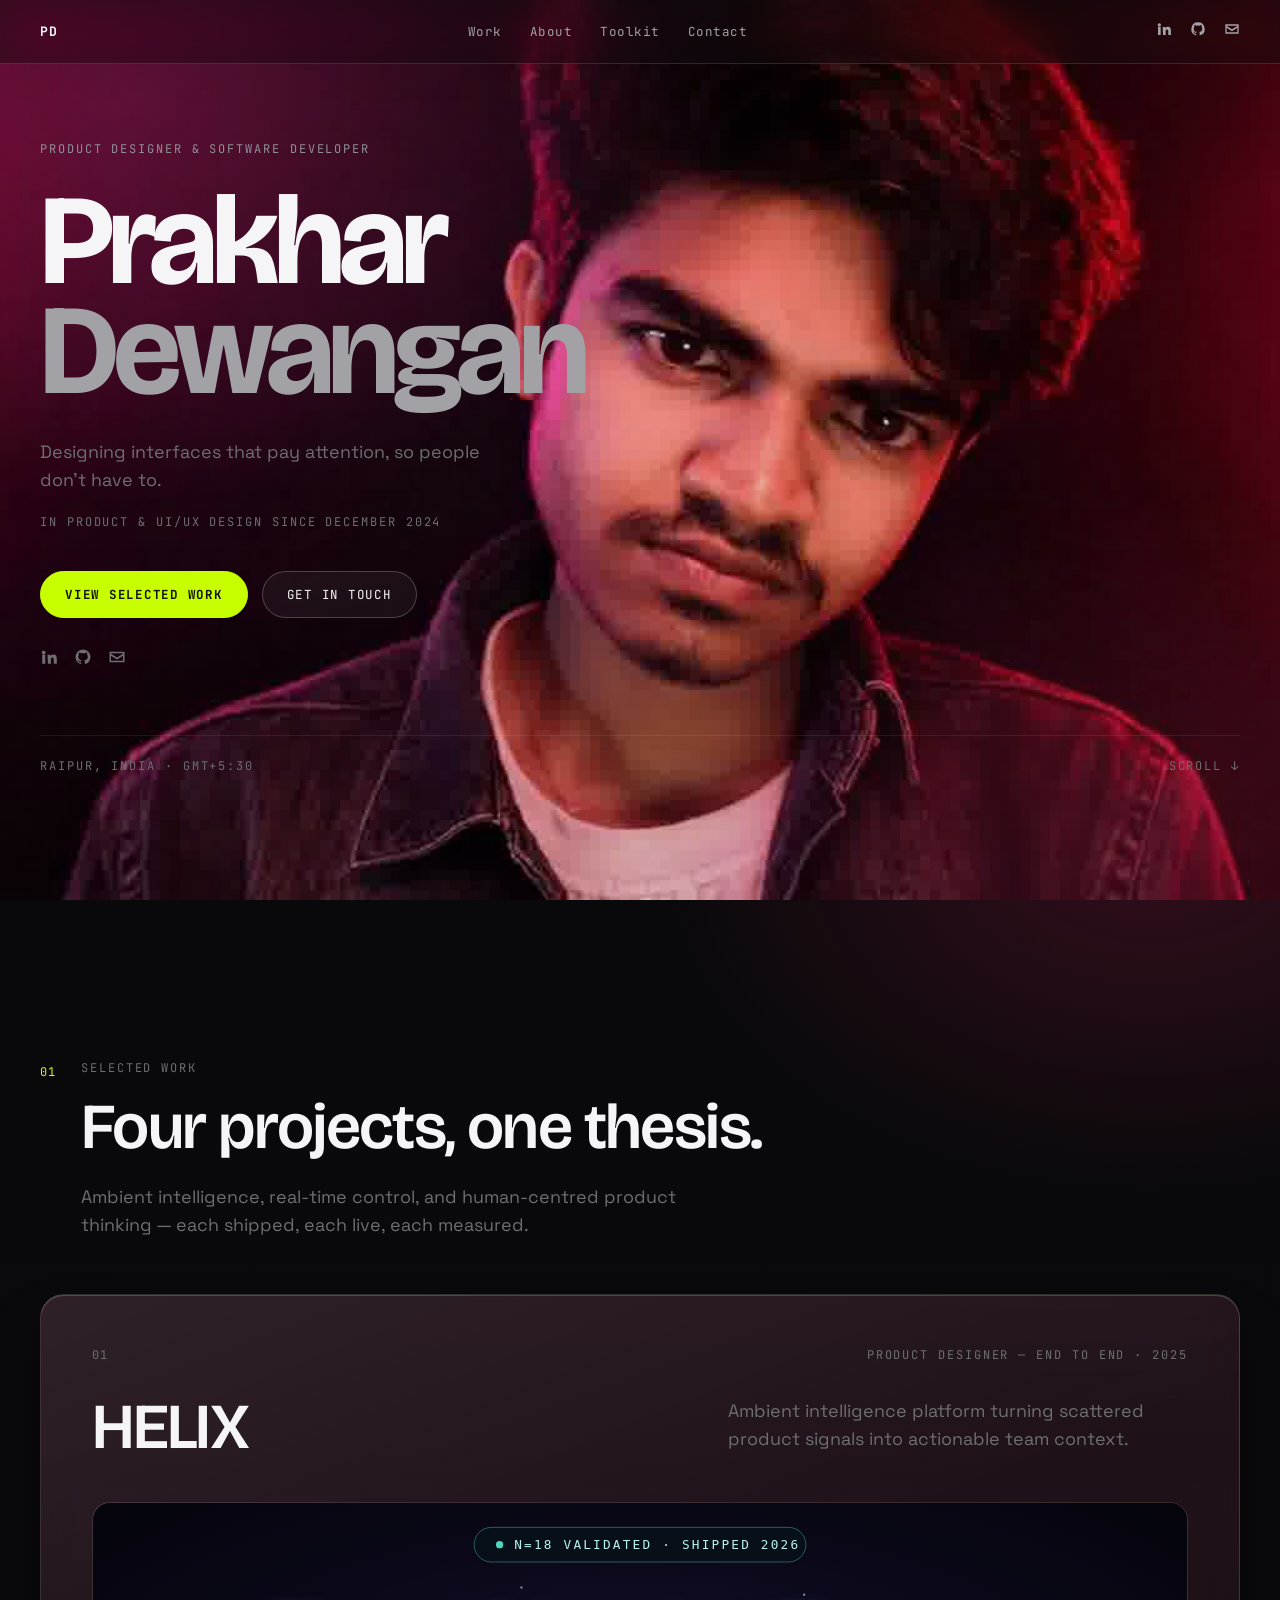
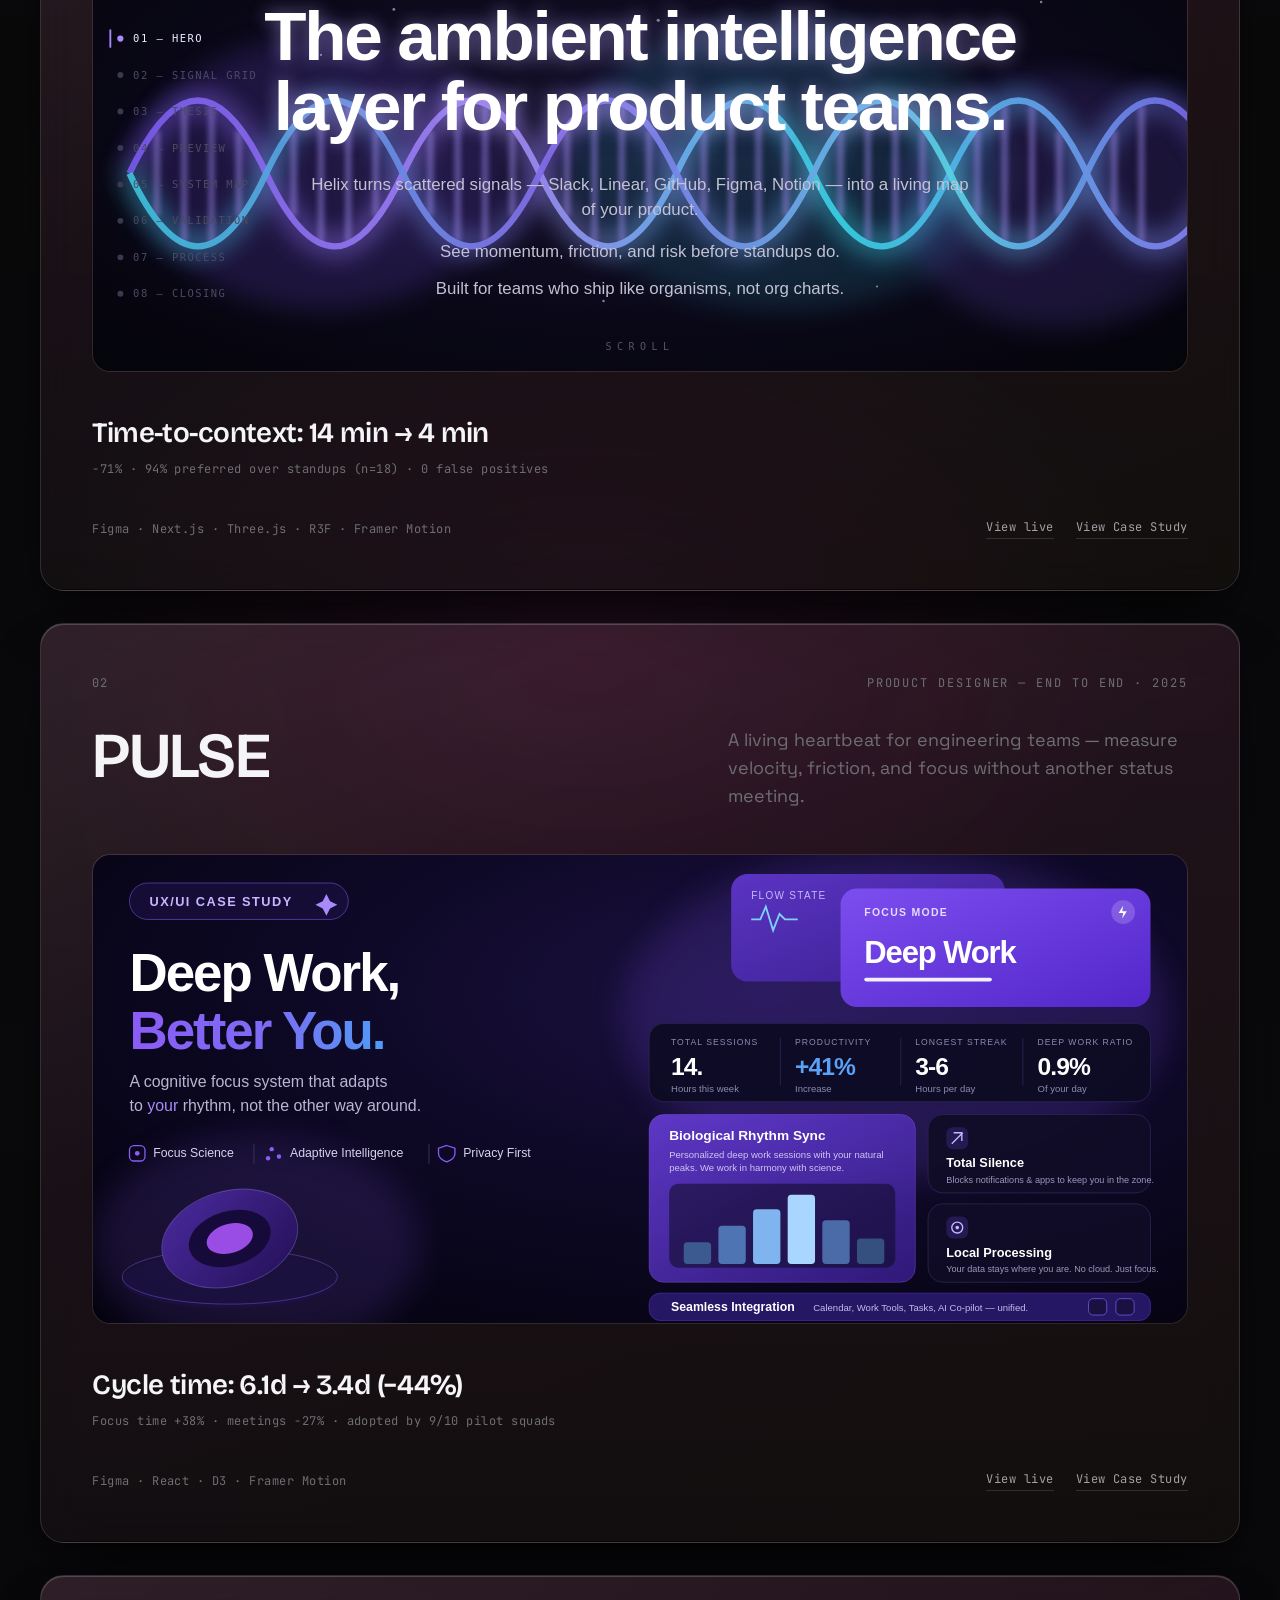
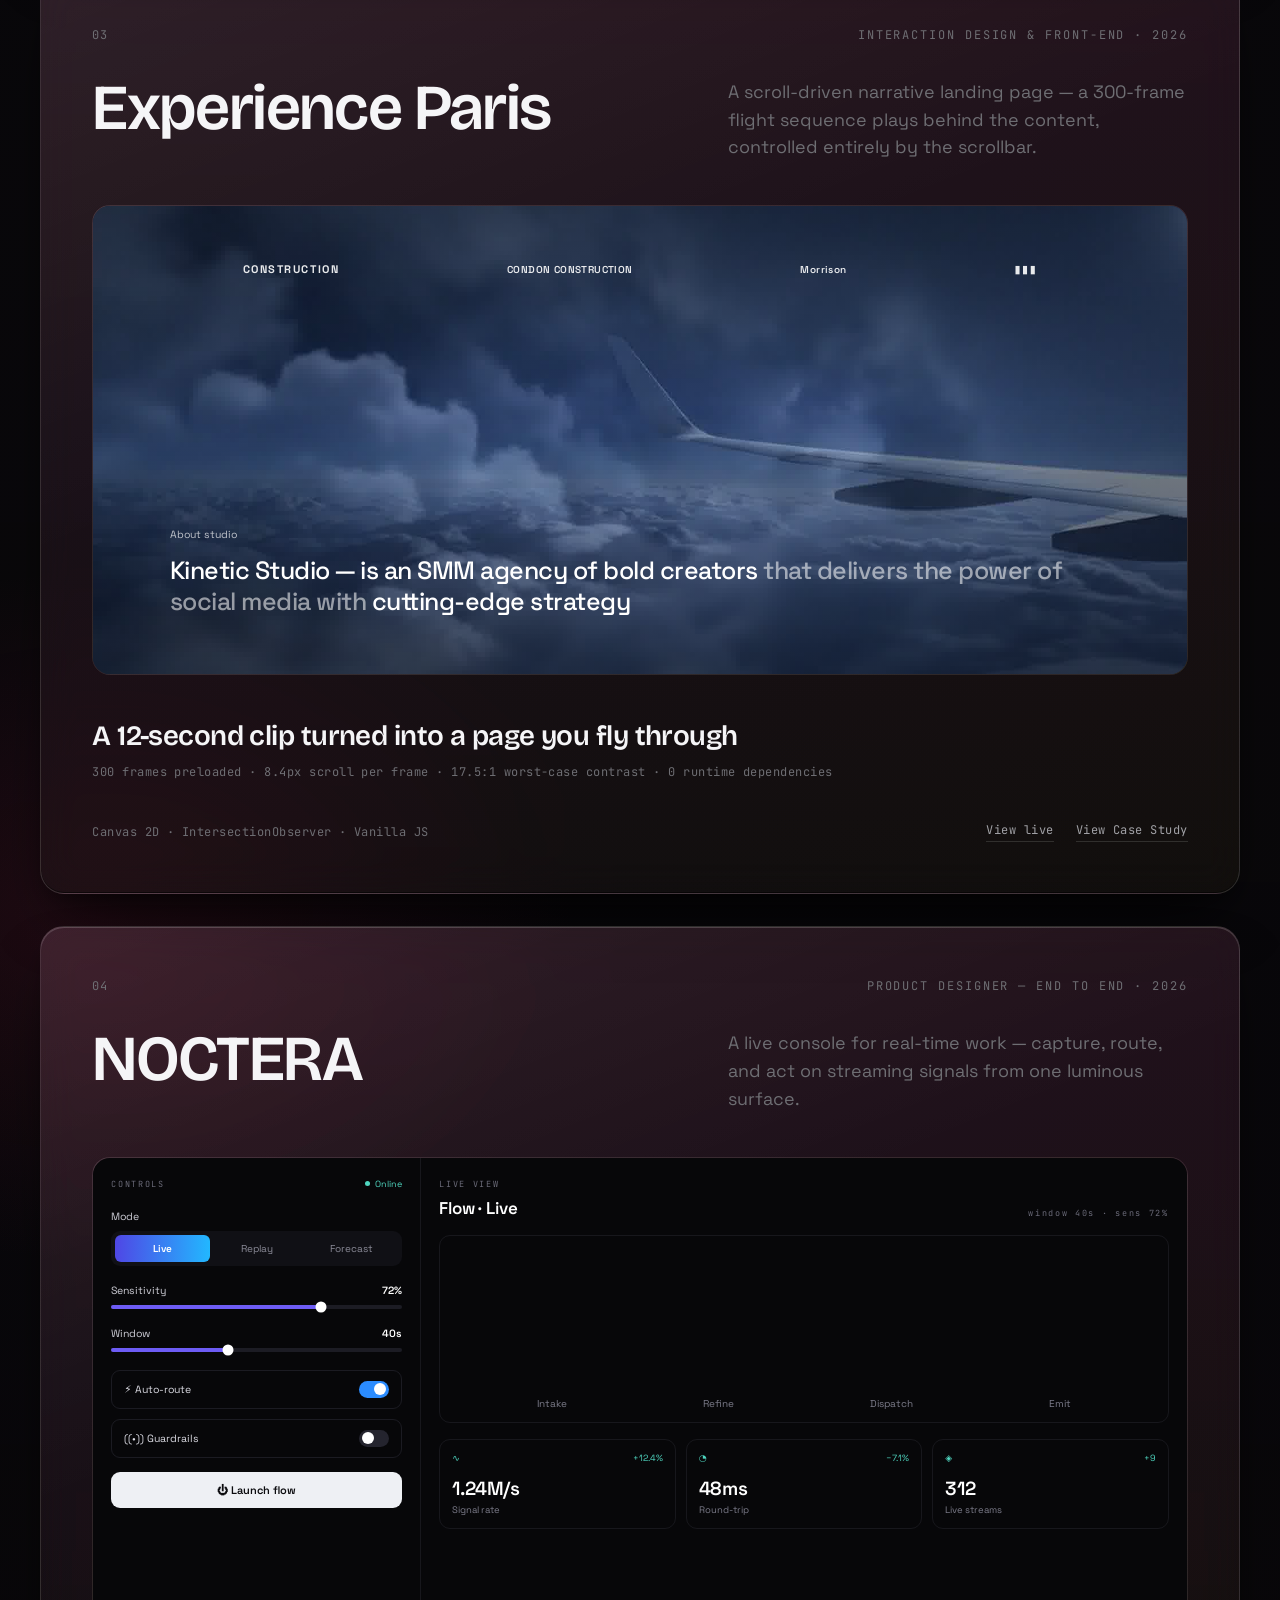
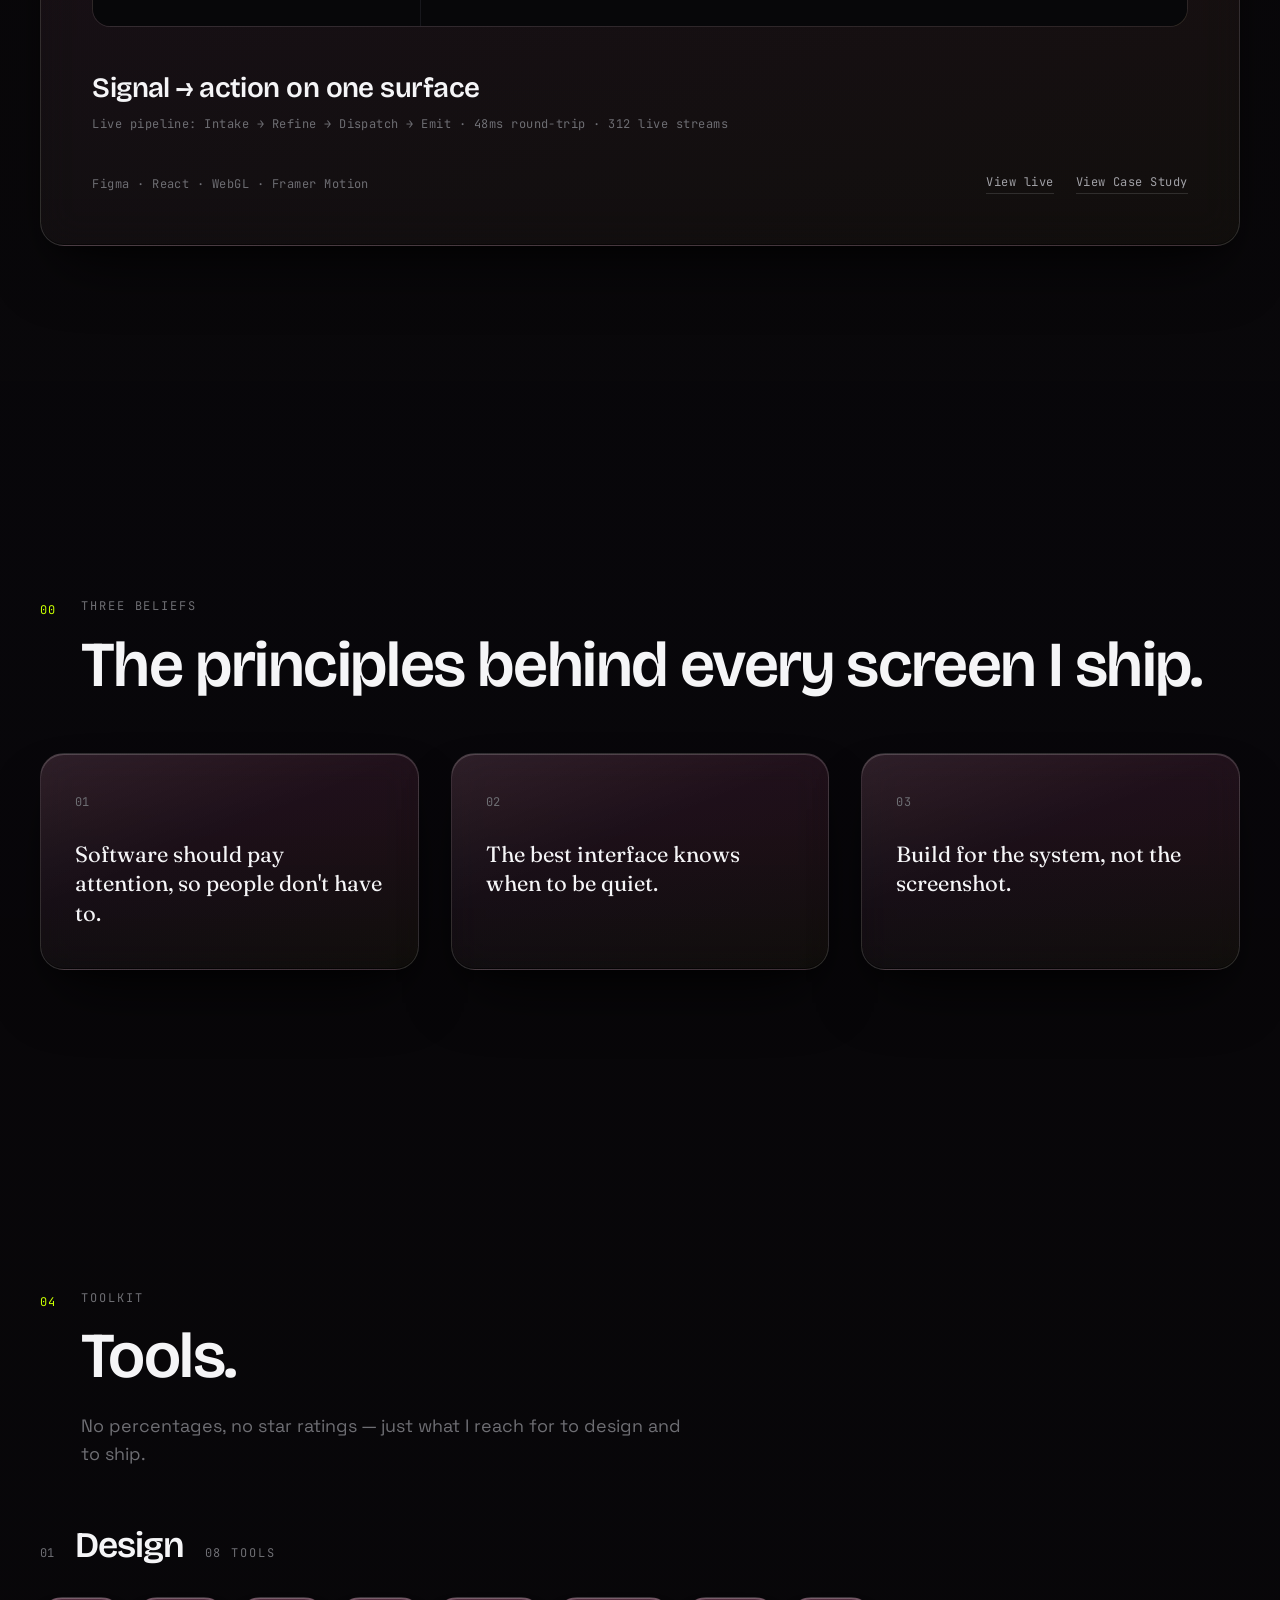
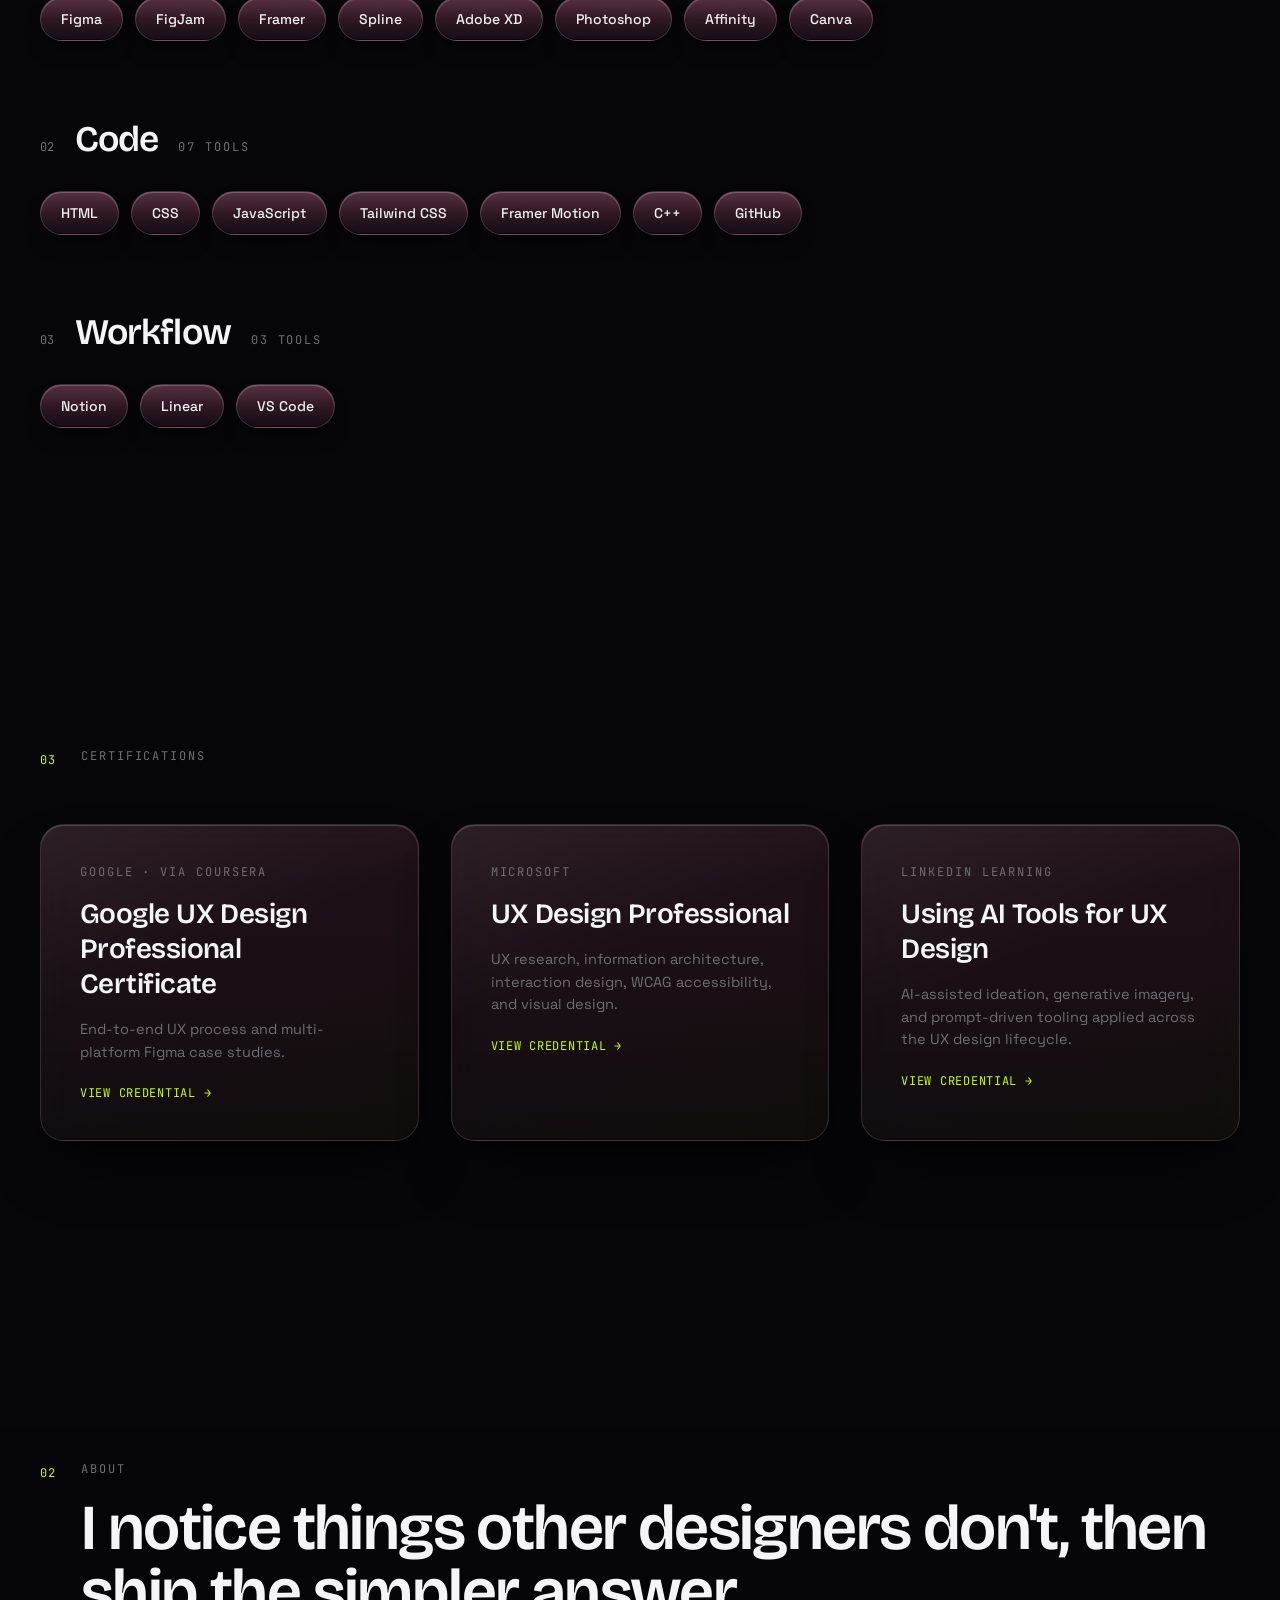
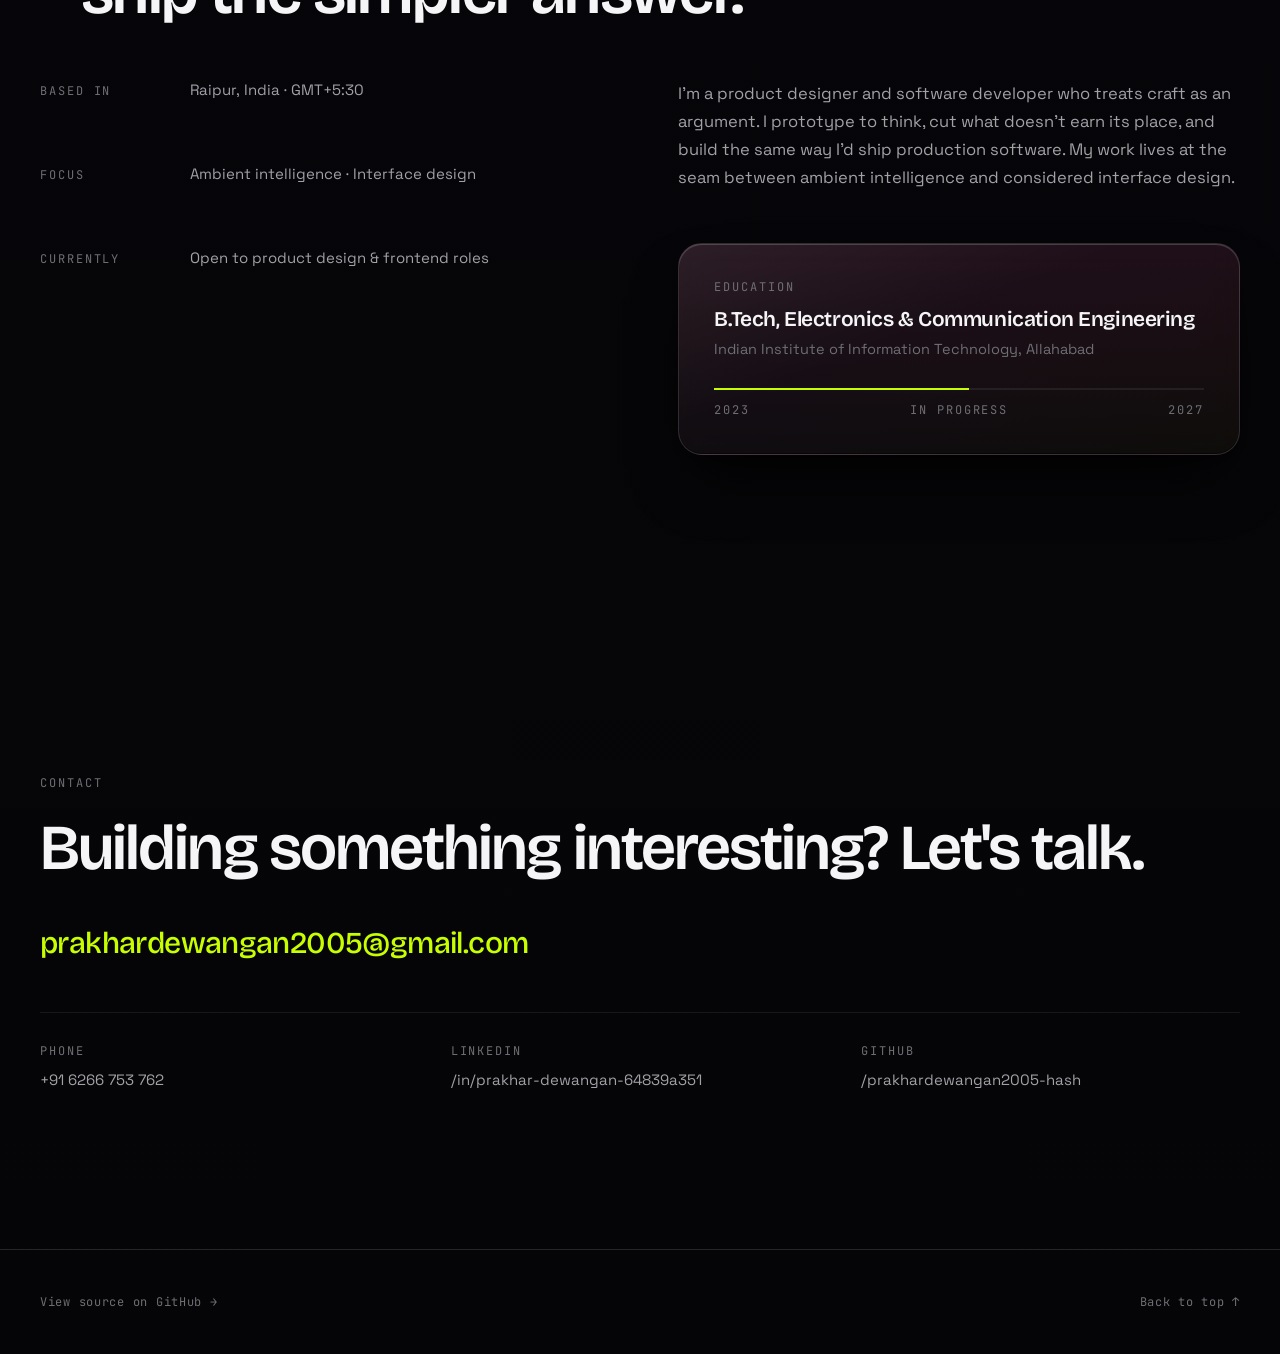
==== product/index.html @ 583e520e "Make the graphic-design portfolio the site root The bundle shipped two portfolios with the product-d" ====
<!DOCTYPE html>
<html lang="en">
<head>
<meta charset="utf-8">
<meta name="viewport" content="width=device-width, initial-scale=1">
<title>Prakhar - Product Designer Portfolio</title>
<link rel="preconnect" href="https://fonts.googleapis.com">
<link rel="preconnect" href="https://fonts.gstatic.com" crossorigin>
<link href="https://fonts.googleapis.com/css2?family=Bricolage+Grotesque:opsz,wght@12..96,400..800&family=Space+Grotesk:wght@400;500;600;700&family=JetBrains+Mono:wght@400;500;700&family=Fraunces:ital,opsz,wght@0,9..144,300..700;1,9..144,300..700&display=swap" rel="stylesheet">
<style>
  :root {
    --bg-void: #0a0a0b;
    --bg-elevated: #131316;
    --bg-raised: #1a1a1e;
    --text-primary: #f5f5f7;
    --text-secondary: #a1a1a6;
    --text-tertiary: #6e6e73;
    --text-faint: #3a3a3c;
    --accent: #c8ff00;
    --accent-dim: #c8ff001f;
    --line-faint: #ffffff12;
    --line-medium: #ffffff21;
    --line-strong: #ffffff38;
    --font-display: "Bricolage Grotesque", system-ui, sans-serif;
    --font-body: "Space Grotesk", system-ui, sans-serif;
    --font-serif: Fraunces, Georgia, serif;
    --font-mono: "JetBrains Mono", monospace;
    --gutter: 40px;
    --max-w: 1440px;
    --section-y: 160px;
  }
  * { margin: 0; padding: 0; box-sizing: border-box; }
  body {
    background: var(--bg-void);
    color: var(--text-primary);
    font-family: var(--font-body);
    -webkit-font-smoothing: antialiased;
    overflow-x: hidden;
  }
  a { color: inherit; text-decoration: none; }

  /* profile-photo animation, fixed behind the whole page */
  #stage { position: fixed; inset: 0; z-index: 0; overflow: hidden; }
  #stage canvas { display: block; width: 100%; height: 100%; }
  #page { position: relative; z-index: 1; }
  /* magenta→crimson wash taken from the footage, deepening toward the footer */
  #page::before {
    content: ""; position: absolute; inset: 0; z-index: -1; pointer-events: none;
    background:
      radial-gradient(980px 660px at 10% 1%,  rgba(196,42,116,.34), transparent 62%),
      radial-gradient(820px 580px at 90% 9%,  rgba(158,28,74,.28),  transparent 60%),
      radial-gradient(900px 620px at 46% 24%, rgba(120,32,96,.20),  transparent 62%),
      radial-gradient(760px 560px at 8%  44%, rgba(150,26,66,.16),  transparent 62%),
      linear-gradient(180deg,
        rgba(10,6,12,.06) 0%,
        rgba(10,6,12,.26) 28%,
        rgba(8,5,10,.48)  52%,
        rgba(6,4,8,.66)   76%,
        rgba(4,3,6,.80)   100%);
  }

  .container { max-width: var(--max-w); margin: 0 auto; padding: 0 var(--gutter); }
  .section { padding: var(--section-y) 0; }

  /* ---------- glossy transparent surface (the site's own card language) ---------- */
  /* extruded glass: raised edge + deep drop shadow, still see-through to the footage */
  .surface {
    background:
      linear-gradient(158deg, rgba(255,255,255,.085) 0%, rgba(255,255,255,.028) 42%, rgba(200,255,0,.028) 100%),
      linear-gradient(180deg, rgba(74,20,44,.30) 0%, rgba(16,9,16,.42) 100%);
    backdrop-filter: blur(18px) saturate(135%);
    -webkit-backdrop-filter: blur(18px) saturate(135%);
    border: 1px solid rgba(255,255,255,.13);
    border-radius: 24px;
    box-shadow:
      0 34px 64px -22px rgba(0,0,0,.82),
      0 10px 22px -12px rgba(0,0,0,.6),
      inset 0 1px 0 rgba(255,255,255,.18),
      inset 0 -1px 0 rgba(0,0,0,.55);
  }

  /* ---------- type scale ---------- */
  .display-xl { font-family: var(--font-display); font-size: clamp(3.4rem, 10vw, 8rem); font-weight: 700; letter-spacing: -.045em; line-height: .86; }
  .display-md { font-family: var(--font-display); font-size: clamp(2.1rem, 5vw, 4rem); font-weight: 600; letter-spacing: -.025em; line-height: 1; }
  .heading-md { font-family: var(--font-display); font-size: clamp(1.3rem, 2.2vw, 1.75rem); font-weight: 600; letter-spacing: -.02em; line-height: 1.25; }
  .label { font-family: var(--font-mono); font-size: 12px; letter-spacing: .16em; text-transform: uppercase; color: var(--text-tertiary); line-height: 1.4; }
  .mono { font-family: var(--font-mono); font-size: 12px; letter-spacing: .04em; color: var(--text-tertiary); }
  .body-lg { font-size: 17.92px; line-height: 1.55; color: var(--text-tertiary); }

  /* ---------- header ---------- */
  header {
    position: fixed; top: 0; left: 0; right: 0; z-index: 9990; height: 64px;
    display: flex; align-items: center; justify-content: space-between; gap: 28px;
    padding: 0 var(--gutter); border-bottom: 1px solid var(--line-medium);
    backdrop-filter: blur(24px) saturate(180%); -webkit-backdrop-filter: blur(24px) saturate(180%);
    background: rgba(12,12,14,.5);
  }
  header .mark { font-family: var(--font-mono); font-size: 13px; font-weight: 700; letter-spacing: .1em; }
  .nav-desktop { display: flex; align-items: center; gap: 28px; }
  .nav-desktop a { font-family: var(--font-mono); font-size: 12.5px; letter-spacing: .04em; color: var(--text-secondary); }
  .nav-desktop a:hover, .head-right a:hover svg { color: var(--text-primary); fill: var(--accent); }
  .head-right { display: flex; align-items: center; gap: 18px; }
  .head-right svg { width: 16px; height: 16px; fill: var(--text-secondary); }

  /* ---------- hero ---------- */
  #home { min-height: 100vh; display: flex; align-items: center; padding: 96px 0 80px; }
  #home > .container { width: 100%; }   /* flex item would otherwise shrink to content */
  .eyebrow {
    background-image: linear-gradient(140deg, #8f8f97 0%, #8f8f97 35%, #fff 50%, #8f8f97 65%, #8f8f97 100%);
    background-size: 200% auto; -webkit-background-clip: text; background-clip: text;
    -webkit-text-fill-color: transparent;
  }
  .hero-name .soft { color: var(--text-secondary); white-space: nowrap; }
  .hero-actions { display: flex; align-items: center; gap: 14px; flex-wrap: wrap; margin-top: 40px; }
  .btn {
    font-family: var(--font-mono); font-size: 12.5px; letter-spacing: .06em; text-transform: uppercase;
    padding: 14px 24px; border-radius: 999px; border: 1px solid var(--line-strong); cursor: pointer;
    background: rgba(255,255,255,.05); color: var(--text-primary);
    backdrop-filter: blur(10px); -webkit-backdrop-filter: blur(10px);
  }
  .btn.primary { background: var(--accent); border-color: var(--accent); color: #10120a; font-weight: 700; }
  .btn:hover { border-color: var(--accent); }
  .socials { display: flex; gap: 16px; margin-top: 30px; }
  .socials svg { width: 18px; height: 18px; fill: var(--text-tertiary); }
  .socials a:hover svg { fill: var(--accent); }
  .hero-foot { display: flex; align-items: center; justify-content: space-between; gap: 20px; margin-top: 64px; padding-top: 22px; border-top: 1px solid var(--line-faint); }

  /* ---------- section head: number column + content ---------- */
  .section-head { display: grid; grid-template-columns: 17px 1fr; gap: 24px; align-items: start; margin-bottom: 56px; }
  .section-head .n { font-family: var(--font-mono); font-size: 12px; color: var(--accent); letter-spacing: .12em; padding-top: 4px; }
  .section-head .intro { max-width: 620px; margin-top: 24px; }
  .section-head .display-md { margin-top: 18px; }

  /* ---------- work ---------- */
  .work-card { padding: 51.2px; margin-bottom: 32px; }
  .wc-top { display: flex; align-items: baseline; justify-content: space-between; gap: 24px; }
  .wc-lead { display: grid; grid-template-columns: minmax(0,1fr) 460px; gap: 28px; align-items: start; margin-top: 34px; }
  .wc-lead h3 { font-family: var(--font-display); font-size: clamp(2.1rem, 5vw, 4rem); font-weight: 600; letter-spacing: -.025em; line-height: .95; }
  .wc-canvas {
    position: relative; overflow: hidden;
    height: 470px; margin: 44px 0; border-radius: 18px;
    border: 1px solid var(--line-faint);
    background: linear-gradient(155deg, rgba(255,255,255,.05), rgba(255,255,255,.012) 60%, rgba(200,255,0,.025));
    backdrop-filter: blur(6px) saturate(115%); -webkit-backdrop-filter: blur(6px) saturate(115%);
  }
  .wc-canvas img { display: block; width: 100%; height: 100%; object-fit: cover; }
  .wc-canvas > .shot { position: absolute; inset: 0; }
  .wc-outcome { margin-bottom: 10px; }
  .wc-foot { display: flex; align-items: center; justify-content: space-between; gap: 24px; flex-wrap: wrap; margin-top: 42px; }
  .wc-foot .links { display: flex; gap: 22px; }
  .wc-foot .links a { font-family: var(--font-mono); font-size: 12px; letter-spacing: .04em; color: var(--text-secondary); border-bottom: 1px solid var(--line-medium); padding-bottom: 3px; }
  .wc-foot .links a:hover { color: var(--accent); border-color: var(--accent); }

  /* ---------- project previews, drawn in CSS ---------- */
  .vis { position: absolute; inset: 0; overflow: hidden; font-family: var(--font-body); }
  .vis .m { font-family: var(--font-mono); }

  /* 01 HELIX */
  .vis-helix { background: radial-gradient(120% 90% at 50% 45%, #191233 0%, #0b0a16 55%, #050509 100%); }
  .vis-helix .strand {
    position: absolute; left: 8%; right: 8%; top: 12%; height: 76%;
    background:
      radial-gradient(closest-side, rgba(150,120,255,.5), transparent 70%) 12% 62%/38% 46% no-repeat,
      radial-gradient(closest-side, rgba(90,180,255,.42), transparent 70%) 44% 34%/34% 44% no-repeat,
      radial-gradient(closest-side, rgba(180,150,255,.34), transparent 70%) 78% 66%/34% 44% no-repeat;
    filter: blur(6px);
  }
  .vis-helix .rail { position: absolute; left: 26px; top: 22%; display: grid; gap: 12px; }
  .vis-helix .rail span { font-family: var(--font-mono); font-size: 9.5px; letter-spacing: .14em; color: #4b4a63; display: flex; align-items: center; gap: 8px; }
  .vis-helix .rail span::before { content: ""; width: 5px; height: 5px; border-radius: 50%; background: #3a3950; }
  .vis-helix .rail span.on { color: #eceaff; }
  .vis-helix .rail span.on::before { background: #a78bfa; box-shadow: 0 0 8px #a78bfa; }
  .vis-helix .mid { position: absolute; inset: 0; display: grid; align-content: center; justify-items: center; text-align: center; padding: 0 12%; }
  .vis-helix .badge {
    font-family: var(--font-mono); font-size: 9.5px; letter-spacing: .16em; color: #b8f5e8;
    border: 1px solid rgba(120,230,210,.4); border-radius: 999px; padding: 7px 15px; margin-bottom: 22px;
  }
  .vis-helix h5 { font-size: 40px; font-weight: 700; letter-spacing: -.035em; line-height: 1.02; color: #fff; text-shadow: 0 0 26px rgba(160,140,255,.55); }
  .vis-helix p { margin-top: 18px; font-size: 12px; line-height: 1.7; color: #b9b7c9; }
  .vis-helix .scroll { position: absolute; bottom: 16px; left: 0; right: 0; text-align: center; font-family: var(--font-mono); font-size: 8.5px; letter-spacing: .3em; color: #55536a; }

  /* 02 PULSE */
  .vis-pulse { background: radial-gradient(90% 80% at 50% 40%, #2a1060 0%, #150737 45%, #0a0420 100%); display: grid; place-items: center; }
  .vis-pulse .stack { position: relative; width: 46%; }
  .vis-pulse .sheet { border-radius: 14px; background: linear-gradient(160deg, #7b3fe4, #5b2bc4); }
  .vis-pulse .s1 { padding: 16px 18px; box-shadow: 0 26px 50px rgba(0,0,0,.45); position: relative; overflow: hidden; }
  .vis-pulse .s1::after { content: ""; position: absolute; top: -40%; left: -10%; width: 60%; height: 200%; background: linear-gradient(90deg, transparent, rgba(255,255,255,.16), transparent); transform: rotate(18deg); }
  .vis-pulse .s2 { height: 46px; margin: 0 6% -22px; order: -1; opacity: .82; }
  .vis-pulse .s3 { height: 46px; margin: 0 12%; opacity: .6; }
  .vis-pulse .row { display: flex; align-items: center; justify-content: space-between; }
  .vis-pulse .dots { display: flex; gap: 5px; }
  .vis-pulse .dots i { width: 7px; height: 7px; border-radius: 50%; background: rgba(255,255,255,.5); }
  .vis-pulse .t { font-family: var(--font-mono); font-size: 8.5px; letter-spacing: .16em; color: rgba(255,255,255,.72); }
  .vis-pulse .st { font-family: var(--font-mono); font-size: 8.5px; letter-spacing: .16em; color: rgba(255,255,255,.75); margin: 16px 0 8px; }
  .vis-pulse .big { font-size: 34px; font-weight: 500; color: #fff; letter-spacing: -.02em; }
  .vis-pulse .bar { height: 2px; background: rgba(255,255,255,.28); margin-top: 12px; position: relative; }
  .vis-pulse .bar i { position: absolute; inset: 0 auto 0 0; width: 62%; background: #fff; }

  /* 03 EXPERIENCE PARIS */
  .vis-paris { background: #0d1a30; }
  .vis-paris .shot { position: absolute; inset: 0; width: 100%; height: 100%; object-fit: cover; }
  .vis-paris .scrim { position: absolute; inset: 0; background: linear-gradient(180deg, rgba(8,16,32,.42) 0%, rgba(8,16,32,.12) 42%, rgba(6,12,26,.55) 100%); }
  .vis-paris .logos { position: absolute; top: 12%; left: 0; right: 0; display: flex; justify-content: space-around; align-items: center; padding: 0 6%; }
  .vis-paris .logos span { font-size: 11px; font-weight: 700; letter-spacing: .14em; color: rgba(255,255,255,.9); }
  .vis-paris .logos span:nth-child(2), .vis-paris .logos span:nth-child(3) { font-weight: 600; letter-spacing: .04em; font-size: 10px; }
  .vis-paris .about { position: absolute; left: 7%; right: 10%; bottom: 12%; }
  .vis-paris .about .k { font-size: 10.5px; color: rgba(255,255,255,.72); margin-bottom: 14px; }
  .vis-paris .about h5 { font-size: 25px; font-weight: 500; line-height: 1.26; letter-spacing: -.02em; color: rgba(255,255,255,.55); }
  .vis-paris .about h5 b { color: #fff; font-weight: 500; }

  /* 04 NOCTERA */
  .vis-noctera { background: #070709; display: grid; grid-template-columns: 30% 1fr; }
  .vis-noctera .ctrl { border-right: 1px solid #17171c; padding: 20px 18px; }
  .vis-noctera .hd { display: flex; align-items: center; justify-content: space-between; margin-bottom: 20px; }
  .vis-noctera .hd .m { font-size: 8.5px; letter-spacing: .2em; color: #6a6a78; }
  .vis-noctera .on { font-size: 9px; color: #4fd6c0; display: flex; align-items: center; gap: 5px; }
  .vis-noctera .on::before { content: ""; width: 5px; height: 5px; border-radius: 50%; background: #4fd6c0; }
  .vis-noctera .lbl { font-size: 10.5px; color: #cfcfd8; margin-bottom: 8px; }
  .vis-noctera .seg { display: grid; grid-template-columns: repeat(3,1fr); background: #101015; border-radius: 9px; padding: 4px; margin-bottom: 18px; }
  .vis-noctera .seg span { text-align: center; font-size: 10px; padding: 7px 0; border-radius: 6px; color: #8b8b98; }
  .vis-noctera .seg span.on2 { background: linear-gradient(92deg, #4f46e5, #22b8ff); color: #fff; font-weight: 600; }
  .vis-noctera .kv { display: flex; justify-content: space-between; font-size: 10.5px; color: #cfcfd8; margin-bottom: 8px; }
  .vis-noctera .kv b { color: #fff; font-weight: 600; }
  .vis-noctera .sl { height: 4px; border-radius: 999px; background: #1c1c24; position: relative; margin-bottom: 18px; }
  .vis-noctera .sl i { position: absolute; inset: 0 auto 0 0; border-radius: 999px; background: #6d5cf5; }
  .vis-noctera .sl u { position: absolute; top: 50%; width: 11px; height: 11px; border-radius: 50%; background: #fff; transform: translate(-50%,-50%); }
  .vis-noctera .tog { display: flex; align-items: center; justify-content: space-between; border: 1px solid #1b1b22; border-radius: 9px; padding: 10px 12px; margin-bottom: 10px; font-size: 10.5px; color: #dcdce4; }
  .vis-noctera .sw { width: 30px; height: 17px; border-radius: 999px; background: #24242e; position: relative; }
  .vis-noctera .sw.up { background: #2b8cff; }
  .vis-noctera .sw::after { content: ""; position: absolute; top: 2.5px; left: 3px; width: 12px; height: 12px; border-radius: 50%; background: #fff; }
  .vis-noctera .sw.up::after { left: auto; right: 3px; }
  .vis-noctera .launch { margin-top: 14px; background: #eef0f4; color: #0b0b0e; border-radius: 9px; text-align: center; padding: 11px; font-size: 11px; font-weight: 600; }
  .vis-noctera .view { padding: 20px 18px; }
  .vis-noctera .vh { display: flex; align-items: flex-end; justify-content: space-between; }
  .vis-noctera .vh .m { font-size: 8.5px; letter-spacing: .2em; color: #6a6a78; }
  .vis-noctera .vh h5 { font-size: 17px; font-weight: 600; color: #fff; margin-top: 7px; letter-spacing: -.01em; }
  .vis-noctera .pipe { border: 1px solid #17171c; border-radius: 11px; height: 44%; margin: 16px 0; display: flex; align-items: flex-end; justify-content: space-around; padding: 0 4% 12px; }
  .vis-noctera .pipe span { font-size: 10px; color: #7c7c8a; }
  .vis-noctera .tiles { display: grid; grid-template-columns: repeat(3,1fr); gap: 10px; }
  .vis-noctera .tile { border: 1px solid #17171c; border-radius: 11px; padding: 12px; }
  .vis-noctera .tile .tp { display: flex; justify-content: space-between; align-items: center; font-size: 9px; color: #4fd6c0; }
  .vis-noctera .tile .tv { font-size: 19px; font-weight: 600; color: #fff; margin-top: 12px; letter-spacing: -.02em; }
  .vis-noctera .tile .tl { font-size: 9.5px; color: #7c7c8a; margin-top: 3px; }

  @media (max-width: 900px) {
    .vis-helix h5 { font-size: 22px; }
    .vis-paris .about h5 { font-size: 15px; }
    .vis-helix .rail, .vis-noctera .pipe { display: none; }
    .vis-pulse .stack { width: 70%; }
  }

  /* ---------- beliefs ---------- */
  .beliefs { display: grid; grid-template-columns: repeat(3, 1fr); gap: 32px; }
  .belief { padding: 40px 34px; display: grid; gap: 30px; align-content: start; }
  .belief p { font-family: var(--font-serif); font-size: 22px; line-height: 1.35; color: var(--text-primary); }

  /* ---------- toolkit ---------- */
  .tk-groups { display: grid; gap: 76.8px; }
  .tk-group { display: grid; gap: 30px; }
  .tk-head { display: flex; align-items: baseline; gap: 20px; }
  .tk-title { font-family: var(--font-display); font-size: 36px; font-weight: 600; letter-spacing: -.025em; }
  .tk-pills { display: flex; gap: 12px; flex-wrap: wrap; }
  .pill {
    border: 1px solid rgba(255,255,255,.16); border-radius: 999px; padding: 12px 20px;
    font-size: 14px; font-weight: 500; color: #f2eff4;
    background:
      linear-gradient(180deg, rgba(255,255,255,.13) 0%, rgba(255,255,255,.04) 55%, rgba(255,255,255,.015) 100%),
      linear-gradient(180deg, rgba(96,26,58,.60) 0%, rgba(22,12,20,.72) 100%);
    backdrop-filter: blur(14px) saturate(150%); -webkit-backdrop-filter: blur(14px) saturate(150%);
    box-shadow:
      0 12px 22px -10px rgba(0,0,0,.85),
      inset 0 1px 0 rgba(255,255,255,.22),
      inset 0 -1px 0 rgba(0,0,0,.5);
  }
  .pill:hover { border-color: var(--accent); color: #fff; }

  /* ---------- certifications ---------- */
  .cert-grid { display: grid; grid-template-columns: repeat(auto-fit, minmax(290px, 1fr)); gap: 32px; }
  .cert-card { padding: 39px; display: grid; gap: 16px; align-content: start; }
  .cert-card p { font-size: 14.5px; line-height: 1.55; color: var(--text-tertiary); }
  .cert-card a { font-family: var(--font-mono); font-size: 12px; letter-spacing: .06em; text-transform: uppercase; color: var(--accent); margin-top: 6px; }

  /* ---------- about ---------- */
  .about-grid { display: grid; grid-template-columns: 1fr 1fr; gap: 76.8px; }
  .about-left { display: grid; gap: 64px; align-content: start; }
  .fact { display: grid; grid-template-columns: 132px 1fr; gap: 18px; align-items: baseline; }
  .fact .v { font-size: 15px; color: var(--text-secondary); }
  .about-right { display: grid; gap: 51.2px; align-content: start; }
  .about-right .bio { font-size: 16.5px; line-height: 1.7; color: var(--text-secondary); }
  .edu-card { padding: 35px; display: grid; gap: 30px; }
  .edu-card h4 { font-family: var(--font-display); font-size: 21px; font-weight: 600; letter-spacing: -.02em; margin-top: 10px; }
  .edu-card .school { font-size: 14.5px; color: var(--text-tertiary); margin-top: 8px; }
  .edu-bar { position: relative; height: 2px; background: var(--line-faint); }
  .edu-bar i { position: absolute; inset: 0 auto 0 0; width: 52%; background: var(--accent); }
  .edu-scale { display: flex; justify-content: space-between; }

  /* ---------- contact ---------- */
  .contact-headline { font-family: var(--font-display); font-size: clamp(2rem, 5vw, 4rem); font-weight: 600; letter-spacing: -.03em; line-height: 1.05; margin: 22px 0 44px; }
  .contact-mail { font-family: var(--font-display); font-size: clamp(1.15rem, 2.4vw, 1.9rem); font-weight: 500; letter-spacing: -.02em; color: var(--accent); word-break: break-all; }
  .contact-grid { display: grid; grid-template-columns: repeat(3, 1fr); gap: 32px; margin-top: 51.2px; padding-top: 30px; border-top: 1px solid var(--line-faint); }
  .contact-grid .v { margin-top: 10px; font-size: 15px; color: var(--text-secondary); word-break: break-all; }

  /* ---------- footer ---------- */
  footer { border-top: 1px solid var(--line-medium); padding: 44px 0; }
  .foot-in { display: flex; align-items: center; justify-content: space-between; gap: 20px; flex-wrap: wrap; }
  .foot-in a, .foot-in button { font-family: var(--font-mono); font-size: 12px; letter-spacing: .06em; color: var(--text-tertiary); background: none; border: 0; cursor: pointer; }
  .foot-in a:hover, .foot-in button:hover { color: var(--accent); }

  @media (max-width: 900px) {
    :root { --gutter: 22px; --section-y: 90px; }
    .nav-desktop { display: none; }
    .wc-lead, .beliefs, .cert-grid, .about-grid, .contact-grid { grid-template-columns: 1fr; gap: 26px; }
    .work-card { padding: 28px; }
    .wc-canvas { height: 240px; }
    .tk-groups { gap: 48px; }
    .hero-foot { flex-direction: column; align-items: flex-start; gap: 10px; }
    .fact { grid-template-columns: 1fr; gap: 6px; }
  }
</style>
</head>
<body>

<div id="stage"><canvas id="c"></canvas></div>

<div id="page">

  <header>
    <a href="#home" class="mark">PD</a>
    <nav class="nav-desktop">
      <a href="#work">Work</a><a href="#about">About</a><a href="#toolkit">Toolkit</a><a href="#contact">Contact</a>
    </nav>
    <div class="head-right">
      <a href="https://linkedin.com/in/prakhar-dewangan-64839a351" target="_blank" rel="noopener" aria-label="LinkedIn"><svg viewBox="0 0 24 24"><path d="M4.98 3.5a2.5 2.5 0 11-.02 5 2.5 2.5 0 01.02-5zM3 9h4v12H3zM10 9h3.8v1.7h.05c.53-1 1.83-2.05 3.77-2.05 4.03 0 4.78 2.65 4.78 6.1V21h-4v-5.4c0-1.29-.03-2.95-1.8-2.95-1.8 0-2.07 1.4-2.07 2.85V21h-4z"/></svg></a>
      <a href="https://github.com/prakhardewangan2005-hash" target="_blank" rel="noopener" aria-label="GitHub"><svg viewBox="0 0 24 24"><path d="M12 2a10 10 0 00-3.16 19.49c.5.09.68-.22.68-.48l-.01-1.7c-2.78.6-3.37-1.34-3.37-1.34-.45-1.16-1.11-1.47-1.11-1.47-.91-.62.07-.6.07-.6 1 .07 1.53 1.03 1.53 1.03.9 1.53 2.34 1.09 2.91.83.09-.65.35-1.09.63-1.34-2.22-.25-4.55-1.11-4.55-4.94 0-1.09.39-1.98 1.03-2.68-.1-.25-.45-1.27.1-2.65 0 0 .84-.27 2.75 1.02a9.5 9.5 0 015 0c1.91-1.29 2.75-1.02 2.75-1.02.55 1.38.2 2.4.1 2.65.64.7 1.03 1.59 1.03 2.68 0 3.84-2.34 4.68-4.57 4.93.36.31.68.92.68 1.85l-.01 2.75c0 .27.18.58.69.48A10 10 0 0012 2z"/></svg></a>
      <a href="mailto:prakhardewangan2005@gmail.com" aria-label="Email"><svg viewBox="0 0 24 24"><path d="M2 5h20v14H2zm2 2v.5l8 5 8-5V7H4zm0 3.2V17h16v-6.8l-8 5-8-5z"/></svg></a>
    </div>
  </header>

  <section id="home">
    <div class="container">
      <div class="label eyebrow" style="margin-bottom:28px;">Product Designer &amp; Software Developer</div>
      <h1 class="display-xl hero-name">Prakhar<br><span class="soft">Dewangan</span></h1>
      <p class="body-lg" style="max-width:460px;margin-top:32px;">Designing interfaces that pay attention, so people don't have to.</p>
      <div class="label" style="margin-top:20px;">In product &amp; UI/UX design since December 2024</div>
      <div class="hero-actions">
        <a class="btn primary" href="#work">View Selected Work</a>
        <a class="btn" href="#contact">Get in Touch</a>
      </div>
      <div class="socials">
        <a href="https://linkedin.com/in/prakhar-dewangan-64839a351" target="_blank" rel="noopener" aria-label="LinkedIn"><svg viewBox="0 0 24 24"><path d="M4.98 3.5a2.5 2.5 0 11-.02 5 2.5 2.5 0 01.02-5zM3 9h4v12H3zM10 9h3.8v1.7h.05c.53-1 1.83-2.05 3.77-2.05 4.03 0 4.78 2.65 4.78 6.1V21h-4v-5.4c0-1.29-.03-2.95-1.8-2.95-1.8 0-2.07 1.4-2.07 2.85V21h-4z"/></svg></a>
        <a href="https://github.com/prakhardewangan2005-hash" target="_blank" rel="noopener" aria-label="GitHub"><svg viewBox="0 0 24 24"><path d="M12 2a10 10 0 00-3.16 19.49c.5.09.68-.22.68-.48l-.01-1.7c-2.78.6-3.37-1.34-3.37-1.34-.45-1.16-1.11-1.47-1.11-1.47-.91-.62.07-.6.07-.6 1 .07 1.53 1.03 1.53 1.03.9 1.53 2.34 1.09 2.91.83.09-.65.35-1.09.63-1.34-2.22-.25-4.55-1.11-4.55-4.94 0-1.09.39-1.98 1.03-2.68-.1-.25-.45-1.27.1-2.65 0 0 .84-.27 2.75 1.02a9.5 9.5 0 015 0c1.91-1.29 2.75-1.02 2.75-1.02.55 1.38.2 2.4.1 2.65.64.7 1.03 1.59 1.03 2.68 0 3.84-2.34 4.68-4.57 4.93.36.31.68.92.68 1.85l-.01 2.75c0 .27.18.58.69.48A10 10 0 0012 2z"/></svg></a>
        <a href="mailto:prakhardewangan2005@gmail.com" aria-label="Email"><svg viewBox="0 0 24 24"><path d="M2 5h20v14H2zm2 2v.5l8 5 8-5V7H4zm0 3.2V17h16v-6.8l-8 5-8-5z"/></svg></a>
      </div>
      <div class="hero-foot">
        <div class="label">Raipur, India · GMT+5:30</div>
        <a href="#work" class="label">Scroll ↓</a>
      </div>
    </div>
  </section>

  <section id="work" class="section">
    <div class="container">
      <div class="section-head">
        <div class="n">01</div>
        <div>
          <div class="label">Selected Work</div>
          <h2 class="display-md">Four projects, one thesis.</h2>
          <p class="body-lg intro">Ambient intelligence, real-time control, and human-centred product thinking — each shipped, each live, each measured.</p>
        </div>
      </div>

      <article class="surface work-card">
        <div class="wc-top"><span class="mono">01</span><span class="label">Product Designer — end to end · 2025</span></div>
        <div class="wc-lead"><h3>HELIX</h3><p class="body-lg">Ambient intelligence platform turning scattered product signals into actionable team context.</p></div>
        <div class="wc-canvas">
          <img class="shot" src="assets/project-01.svg" alt="HELIX — the ambient intelligence layer for product teams">
        </div>
        <div class="heading-md wc-outcome">Time-to-context: 14 min → 4 min</div>
        <div class="mono">−71% · 94% preferred over standups (n=18) · 0 false positives</div>
        <div class="wc-foot">
          <span class="mono">Figma · Next.js · Three.js · R3F · Framer Motion</span>
          <span class="links"><a href="https://helix-gold-rho.vercel.app" target="_blank" rel="noopener">View live</a><a href="work/helix.html">View Case Study</a></span>
        </div>
      </article>

      <article class="surface work-card">
        <div class="wc-top"><span class="mono">02</span><span class="label">Product Designer — end to end · 2025</span></div>
        <div class="wc-lead"><h3>PULSE</h3><p class="body-lg">A living heartbeat for engineering teams — measure velocity, friction, and focus without another status meeting.</p></div>
        <div class="wc-canvas">
          <img class="shot" src="assets/project-02.svg" alt="PULSE — Deep Work, Better You. A cognitive focus system">
        </div>
        <div class="heading-md wc-outcome">Cycle time: 6.1d → 3.4d (−44%)</div>
        <div class="mono">Focus time +38% · meetings −27% · adopted by 9/10 pilot squads</div>
        <div class="wc-foot">
          <span class="mono">Figma · React · D3 · Framer Motion</span>
          <span class="links"><a href="https://pulse-fawn-five.vercel.app" target="_blank" rel="noopener">View live</a><a href="work/pulse.html">View Case Study</a></span>
        </div>
      </article>

      <article class="surface work-card">
        <div class="wc-top"><span class="mono">03</span><span class="label">Interaction Design &amp; Front-end · 2026</span></div>
        <div class="wc-lead"><h3>Experience Paris</h3><p class="body-lg">A scroll-driven narrative landing page — a 300-frame flight sequence plays behind the content, controlled entirely by the scrollbar.</p></div>
        <div class="wc-canvas">
          <div class="vis vis-paris">
            <img class="shot" src="assets/project-03.jpg" alt="Experience Paris — flight sequence over the cloud deck">
            <span class="scrim"></span>
            <div class="logos"><span>CONSTRUCTION</span><span>CONDON CONSTRUCTION</span><span>Morrison</span><span>▮▮▮</span></div>
            <div class="about">
              <div class="k">About studio</div>
              <h5><b>Kinetic Studio — is an SMM agency of bold creators</b> that delivers the power of social media with <b>cutting-edge strategy</b></h5>
            </div>
          </div>
        </div>
        <div class="heading-md wc-outcome">A 12-second clip turned into a page you fly through</div>
        <div class="mono">300 frames preloaded · 8.4px scroll per frame · 17.5:1 worst-case contrast · 0 runtime dependencies</div>
        <div class="wc-foot">
          <span class="mono">Canvas 2D · IntersectionObserver · Vanilla JS</span>
          <span class="links"><a href="https://precious-marzipan-6a85ab.netlify.app/" target="_blank" rel="noopener">View live</a><a href="work/paris.html">View Case Study</a></span>
        </div>
      </article>

      <article class="surface work-card">
        <div class="wc-top"><span class="mono">04</span><span class="label">Product Designer — end to end · 2026</span></div>
        <div class="wc-lead"><h3>NOCTERA</h3><p class="body-lg">A live console for real-time work — capture, route, and act on streaming signals from one luminous surface.</p></div>
        <div class="wc-canvas">
          <div class="vis vis-noctera">
            <div class="ctrl">
              <div class="hd"><span class="m">CONTROLS</span><span class="on">Online</span></div>
              <div class="lbl">Mode</div>
              <div class="seg"><span class="on2">Live</span><span>Replay</span><span>Forecast</span></div>
              <div class="kv"><span>Sensitivity</span><b>72%</b></div>
              <div class="sl"><i style="width:72%"></i><u style="left:72%"></u></div>
              <div class="kv"><span>Window</span><b>40s</b></div>
              <div class="sl"><i style="width:40%"></i><u style="left:40%"></u></div>
              <div class="tog"><span>⚡ Auto-route</span><span class="sw up"></span></div>
              <div class="tog"><span>((•)) Guardrails</span><span class="sw"></span></div>
              <div class="launch">⏻ Launch flow</div>
            </div>
            <div class="view">
              <div class="vh">
                <div><div class="m">LIVE VIEW</div><h5>Flow · Live</h5></div>
                <span class="m">window 40s · sens 72%</span>
              </div>
              <div class="pipe"><span>Intake</span><span>Refine</span><span>Dispatch</span><span>Emit</span></div>
              <div class="tiles">
                <div class="tile"><div class="tp"><span>∿</span><span>+12.4%</span></div><div class="tv">1.24M/s</div><div class="tl">Signal rate</div></div>
                <div class="tile"><div class="tp"><span>◔</span><span>−7.1%</span></div><div class="tv">48ms</div><div class="tl">Round-trip</div></div>
                <div class="tile"><div class="tp"><span>◈</span><span>+9</span></div><div class="tv">312</div><div class="tl">Live streams</div></div>
              </div>
            </div>
          </div>
        </div>
        <div class="heading-md wc-outcome">Signal → action on one surface</div>
        <div class="mono">Live pipeline: Intake → Refine → Dispatch → Emit · 48ms round-trip · 312 live streams</div>
        <div class="wc-foot">
          <span class="mono">Figma · React · WebGL · Framer Motion</span>
          <span class="links"><a href="https://noctera-phi.vercel.app" target="_blank" rel="noopener">View live</a><a href="work/noctera.html">View Case Study</a></span>
        </div>
      </article>
    </div>
  </section>

  <section class="section">
    <div class="container">
      <div class="section-head">
        <div class="n">00</div>
        <div>
          <div class="label">Three Beliefs</div>
          <h2 class="display-md">The principles behind every screen I ship.</h2>
        </div>
      </div>
      <div class="beliefs">
        <div class="surface belief"><span class="mono">01</span><p>Software should pay attention, so people don't have to.</p></div>
        <div class="surface belief"><span class="mono">02</span><p>The best interface knows when to be quiet.</p></div>
        <div class="surface belief"><span class="mono">03</span><p>Build for the system, not the screenshot.</p></div>
      </div>
    </div>
  </section>

  <section id="toolkit" class="section">
    <div class="container">
      <div class="section-head">
        <div class="n">04</div>
        <div>
          <div class="label">Toolkit</div>
          <h2 class="display-md">Tools.</h2>
          <p class="body-lg intro">No percentages, no star ratings — just what I reach for to design and to ship.</p>
        </div>
      </div>
      <div class="tk-groups">
        <div class="tk-group">
          <div class="tk-head"><span class="mono">01</span><span class="tk-title">Design</span><span class="label">08 tools</span></div>
          <div class="tk-pills"><span class="pill">Figma</span><span class="pill">FigJam</span><span class="pill">Framer</span><span class="pill">Spline</span><span class="pill">Adobe XD</span><span class="pill">Photoshop</span><span class="pill">Affinity</span><span class="pill">Canva</span></div>
        </div>
        <div class="tk-group">
          <div class="tk-head"><span class="mono">02</span><span class="tk-title">Code</span><span class="label">07 tools</span></div>
          <div class="tk-pills"><span class="pill">HTML</span><span class="pill">CSS</span><span class="pill">JavaScript</span><span class="pill">Tailwind CSS</span><span class="pill">Framer Motion</span><span class="pill">C++</span><span class="pill">GitHub</span></div>
        </div>
        <div class="tk-group">
          <div class="tk-head"><span class="mono">03</span><span class="tk-title">Workflow</span><span class="label">03 tools</span></div>
          <div class="tk-pills"><span class="pill">Notion</span><span class="pill">Linear</span><span class="pill">VS Code</span></div>
        </div>
      </div>
    </div>
  </section>

  <section id="certifications" class="section">
    <div class="container">
      <div class="section-head">
        <div class="n">03</div>
        <div><div class="label">Certifications</div></div>
      </div>
      <div class="cert-grid">
        <div class="surface cert-card">
          <div class="label">Google · via Coursera</div>
          <h4 class="heading-md">Google UX Design Professional Certificate</h4>
          <p>End-to-end UX process and multi-platform Figma case studies.</p>
          <a href="https://www.coursera.org/account/accomplishments/specialization/certificate/TIA3LNX3UXX4" target="_blank" rel="noopener">View Credential →</a>
        </div>
        <div class="surface cert-card">
          <div class="label">Microsoft</div>
          <h4 class="heading-md">UX Design Professional</h4>
          <p>UX research, information architecture, interaction design, WCAG accessibility, and visual design.</p>
          <a href="https://drive.google.com/file/d/1G5UCmrIBlL1hz0ccvuXW6_Cxl7xKaCzp/view" target="_blank" rel="noopener">View Credential →</a>
        </div>
        <div class="surface cert-card">
          <div class="label">LinkedIn Learning</div>
          <h4 class="heading-md">Using AI Tools for UX Design</h4>
          <p>AI-assisted ideation, generative imagery, and prompt-driven tooling applied across the UX design lifecycle.</p>
          <a href="https://www.linkedin.com/learning/certificates/711fc0eb4260b182b6a5cb728be18ac142e88d2cc0bca25bf30cb8aab9a26c67" target="_blank" rel="noopener">View Credential →</a>
        </div>
      </div>
    </div>
  </section>

  <section id="about" class="section">
    <div class="container">
      <div class="section-head">
        <div class="n">02</div>
        <div>
          <div class="label">About</div>
          <h2 class="display-md">I notice things other designers don't, then ship the simpler answer.</h2>
        </div>
      </div>
      <div class="about-grid">
        <div class="about-left">
          <div class="fact"><span class="label">Based in</span><span class="v">Raipur, India · GMT+5:30</span></div>
          <div class="fact"><span class="label">Focus</span><span class="v">Ambient intelligence · Interface design</span></div>
          <div class="fact"><span class="label">Currently</span><span class="v">Open to product design &amp; frontend roles</span></div>
        </div>
        <div class="about-right">
          <p class="bio">I'm a product designer and software developer who treats craft as an argument. I prototype to think, cut what doesn't earn its place, and build the same way I'd ship production software. My work lives at the seam between ambient intelligence and considered interface design.</p>
          <div class="surface edu-card">
            <div>
              <div class="label">Education</div>
              <h4>B.Tech, Electronics &amp; Communication Engineering</h4>
              <div class="school">Indian Institute of Information Technology, Allahabad</div>
            </div>
            <div>
              <div class="edu-bar"><i></i></div>
              <div class="edu-scale" style="margin-top:12px;"><span class="label">2023</span><span class="label">In progress</span><span class="label">2027</span></div>
            </div>
          </div>
        </div>
      </div>
    </div>
  </section>

  <section id="contact" class="section">
    <div class="container">
      <div class="label">Contact</div>
      <h2 class="contact-headline">Building something interesting? Let's talk.</h2>
      <a class="contact-mail" href="mailto:prakhardewangan2005@gmail.com">prakhardewangan2005@gmail.com</a>
      <div class="contact-grid">
        <div><div class="label">Phone</div><div class="v"><a href="tel:+916266753762">+91 6266 753 762</a></div></div>
        <div><div class="label">LinkedIn</div><div class="v"><a href="https://linkedin.com/in/prakhar-dewangan-64839a351" target="_blank" rel="noopener">/in/prakhar-dewangan-64839a351</a></div></div>
        <div><div class="label">GitHub</div><div class="v"><a href="https://github.com/prakhardewangan2005-hash" target="_blank" rel="noopener">/prakhardewangan2005-hash</a></div></div>
      </div>
    </div>
  </section>

  <footer>
    <div class="container foot-in">
      <a href="https://github.com/prakhardewangan2005-hash" target="_blank" rel="noopener">View source on GitHub →</a>
      <button id="top">Back to top ↑</button>
    </div>
  </footer>

</div>

<script>
const FRAME_COUNT = 240;
const PATH = i => `../ezgif-frame-${String(i + 1).padStart(3, '0')}.jpg`;
const EASE = 0.12;

const canvas = document.getElementById('c');
const ctx = canvas.getContext('2d', { alpha: false });
const stage = document.getElementById('stage');
const footer = document.querySelector('footer');

const frames = new Array(FRAME_COUNT);
let current = 0, target = 0, lastDrawn = -1;

function resize() {
  const dpr = Math.min(window.devicePixelRatio || 1, 2);
  const w = stage.clientWidth || window.innerWidth;
  const h = stage.clientHeight || window.innerHeight;
  const cw = Math.round(w * dpr), ch = Math.round(h * dpr);
  if (!cw || !ch) return;
  if (canvas.width !== cw || canvas.height !== ch) { canvas.width = cw; canvas.height = ch; lastDrawn = -1; }
  readScroll();
  draw(current);
}

function draw(pos) {
  const i = Math.max(0, Math.min(FRAME_COUNT - 1, Math.round(pos)));
  if (i === lastDrawn) return;
  const img = frames[i];
  if (!img || !img.complete || !img.naturalWidth) return;
  const cw = canvas.width, ch = canvas.height;
  const scale = Math.max(cw / img.naturalWidth, ch / img.naturalHeight);
  const w = img.naturalWidth * scale, h = img.naturalHeight * scale;
  ctx.drawImage(img, (cw - w) / 2, (ch - h) / 2, w, h);
  lastDrawn = i;
}

// start of page → end of footer
function readScroll() {
  const footerBottom = footer.getBoundingClientRect().bottom + window.scrollY;
  const end = footerBottom - window.innerHeight;
  const p = end > 0 ? window.scrollY / end : 0;
  target = Math.max(0, Math.min(1, p)) * (FRAME_COUNT - 1);
}

function tick() {
  current += (target - current) * EASE;
  if (Math.abs(target - current) < 0.01) current = target;
  draw(current);
  requestAnimationFrame(tick);
}

for (let i = 0; i < FRAME_COUNT; i++) {
  const img = new Image();
  img.decoding = 'async';
  img.src = PATH(i);
  img.onload = () => { if (i === 0) draw(current); };
  frames[i] = img;
}

document.getElementById('top').addEventListener('click', () => window.scrollTo({ top: 0, behavior: 'smooth' }));
window.addEventListener('scroll', readScroll, { passive: true });
window.addEventListener('resize', resize);
new ResizeObserver(resize).observe(stage);
new ResizeObserver(readScroll).observe(document.body);

resize(); readScroll(); current = target;
requestAnimationFrame(tick);
</script>
</body>
</html>
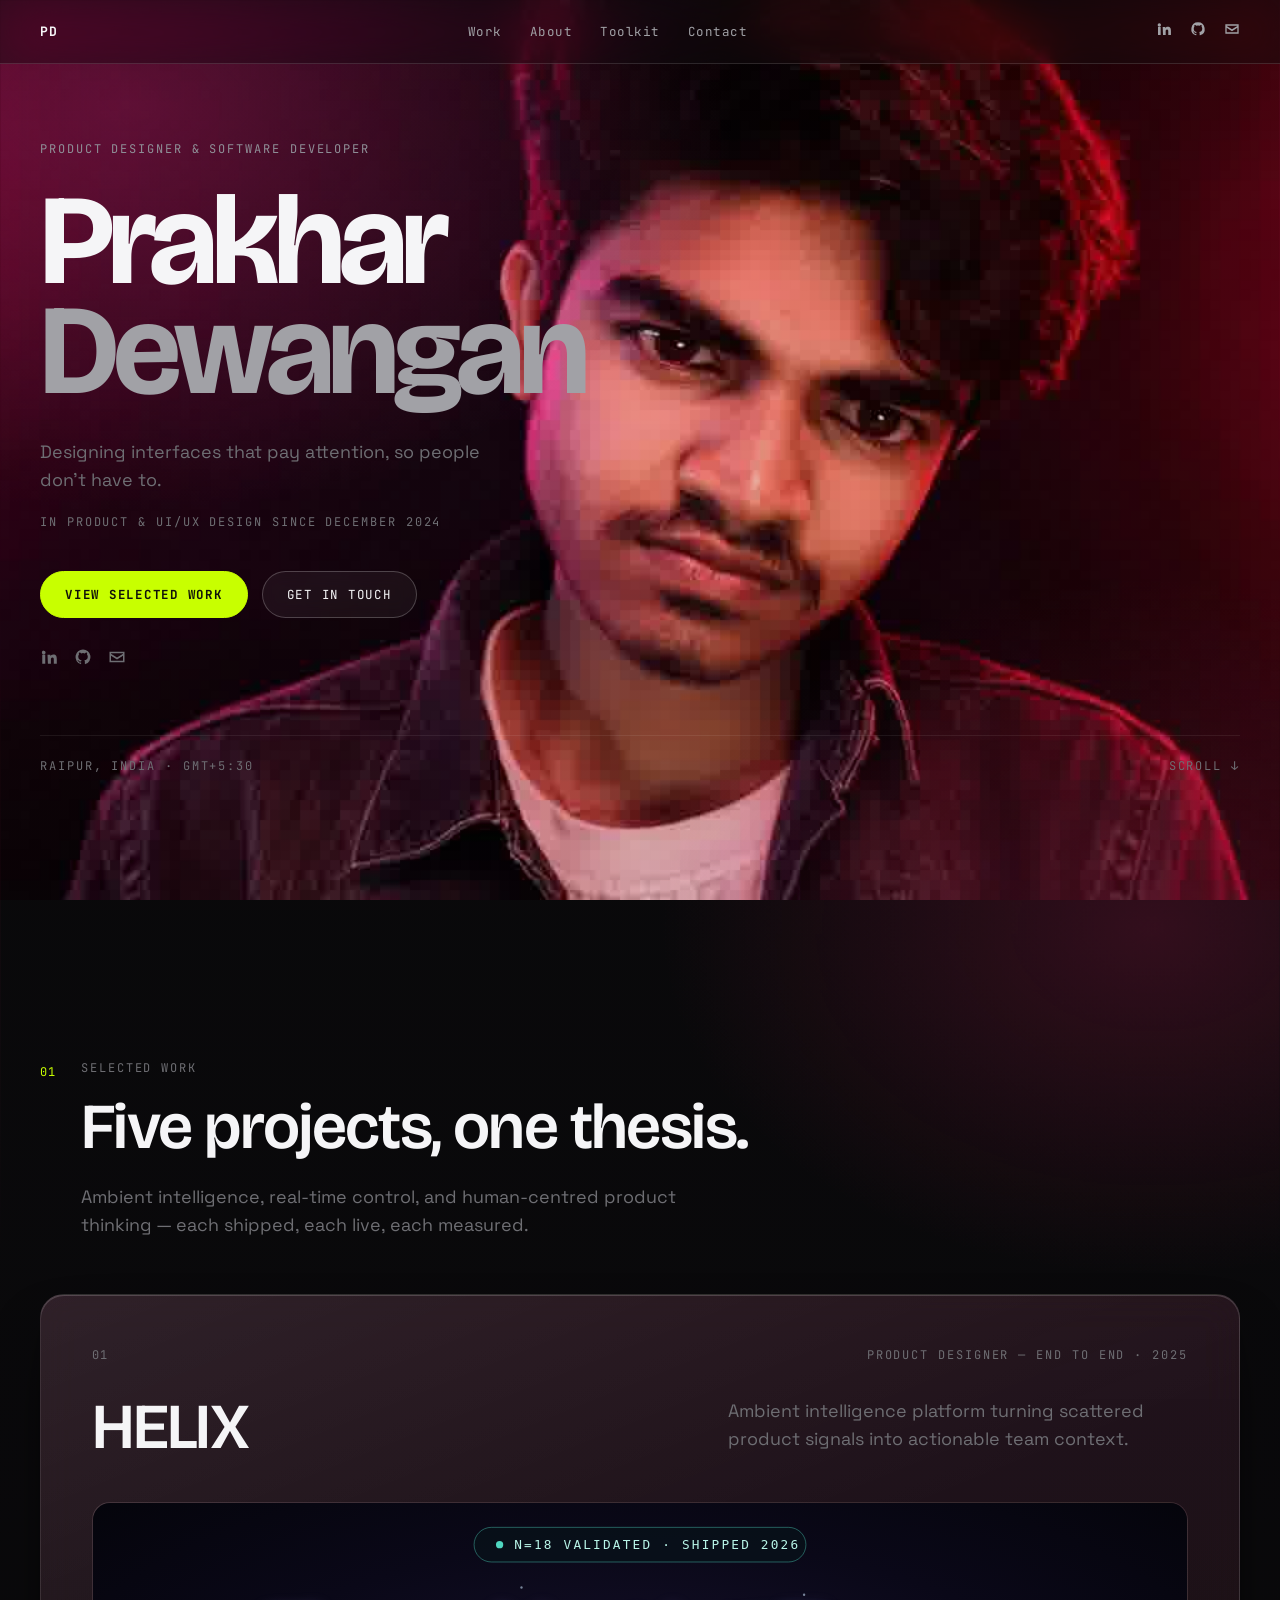
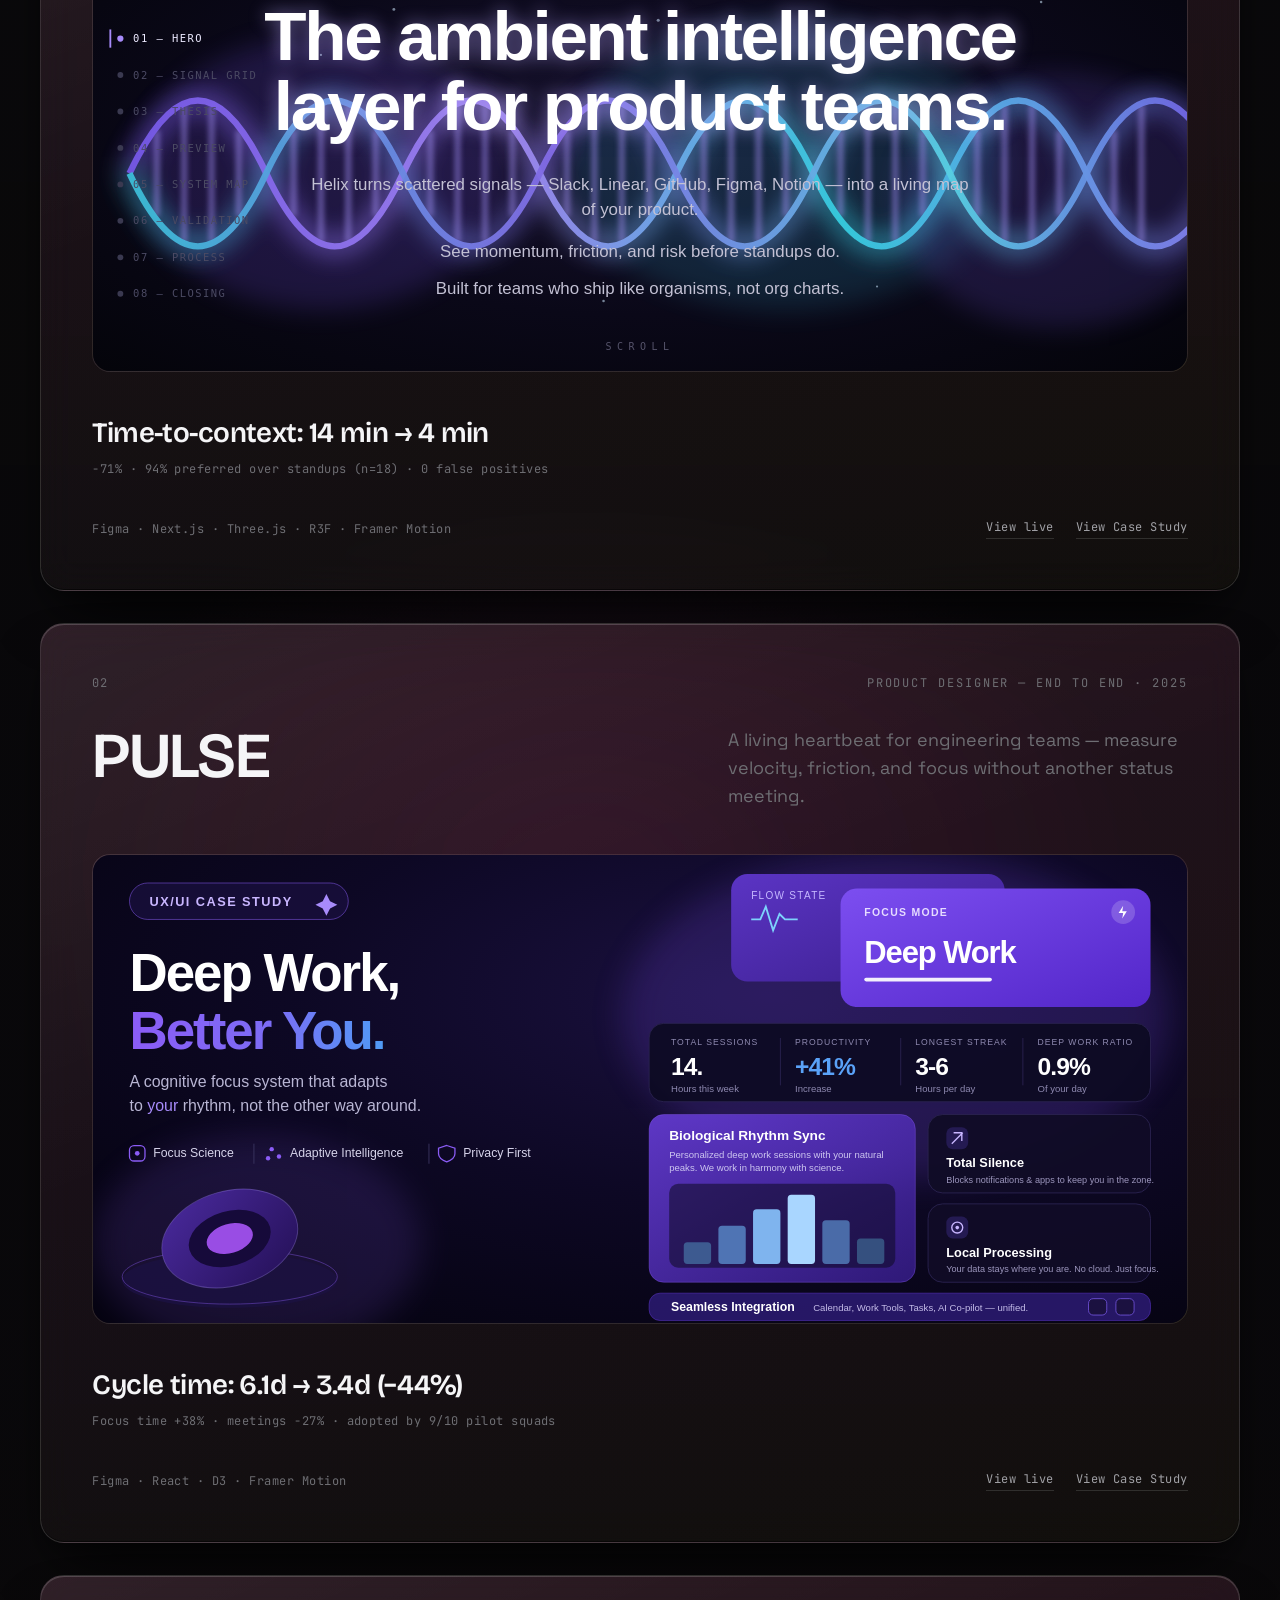
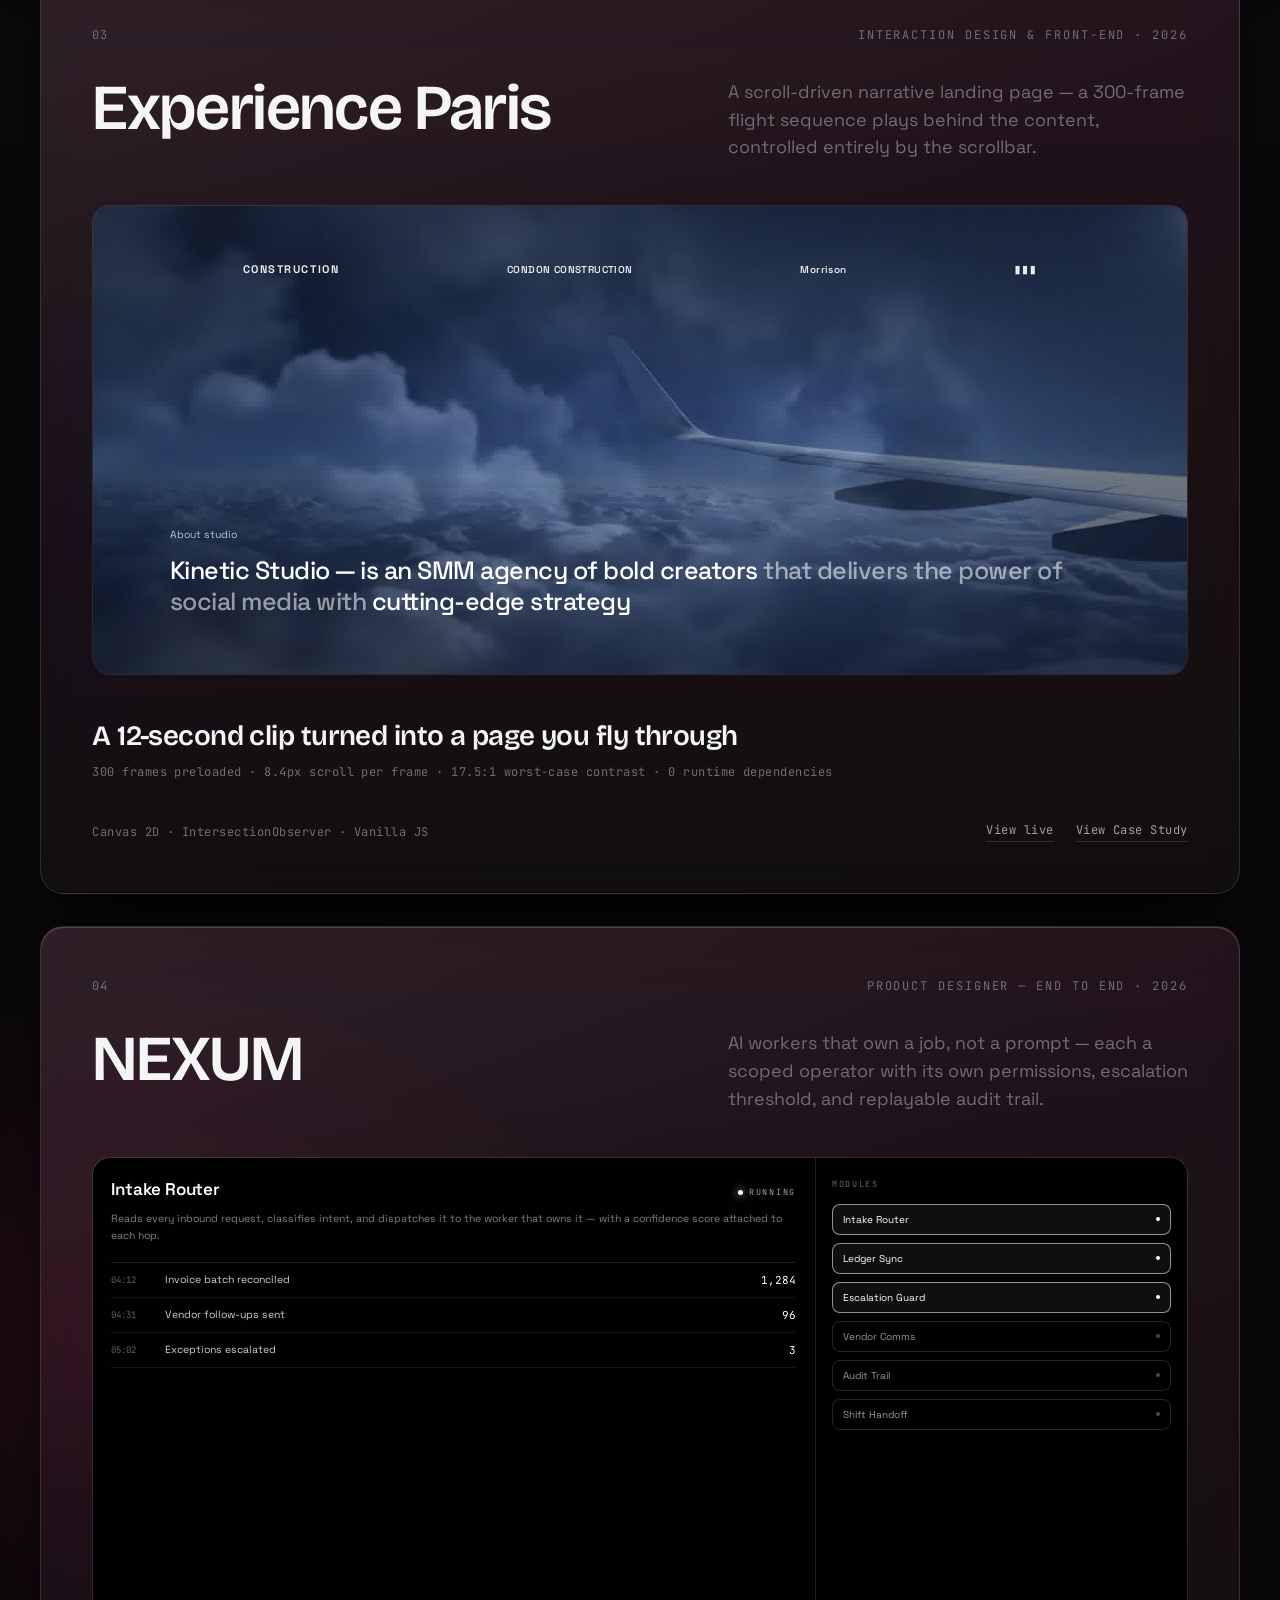
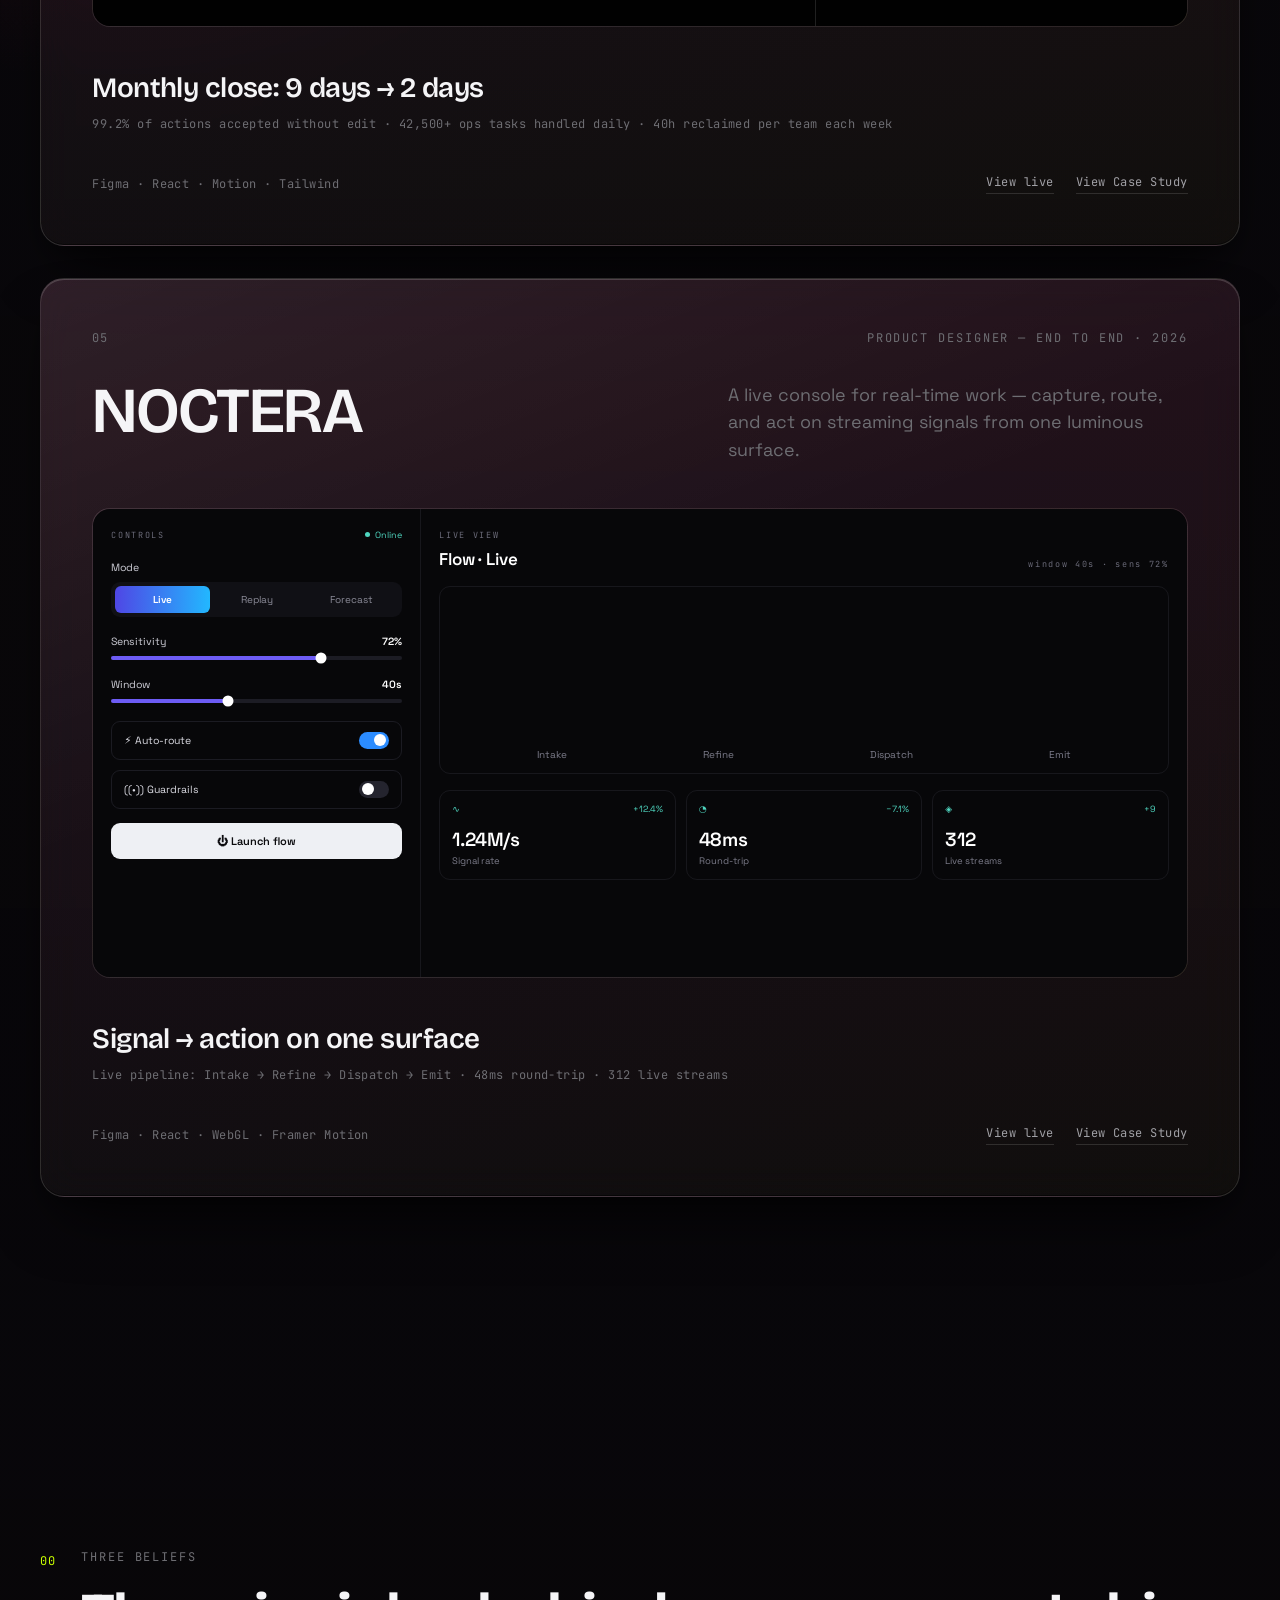
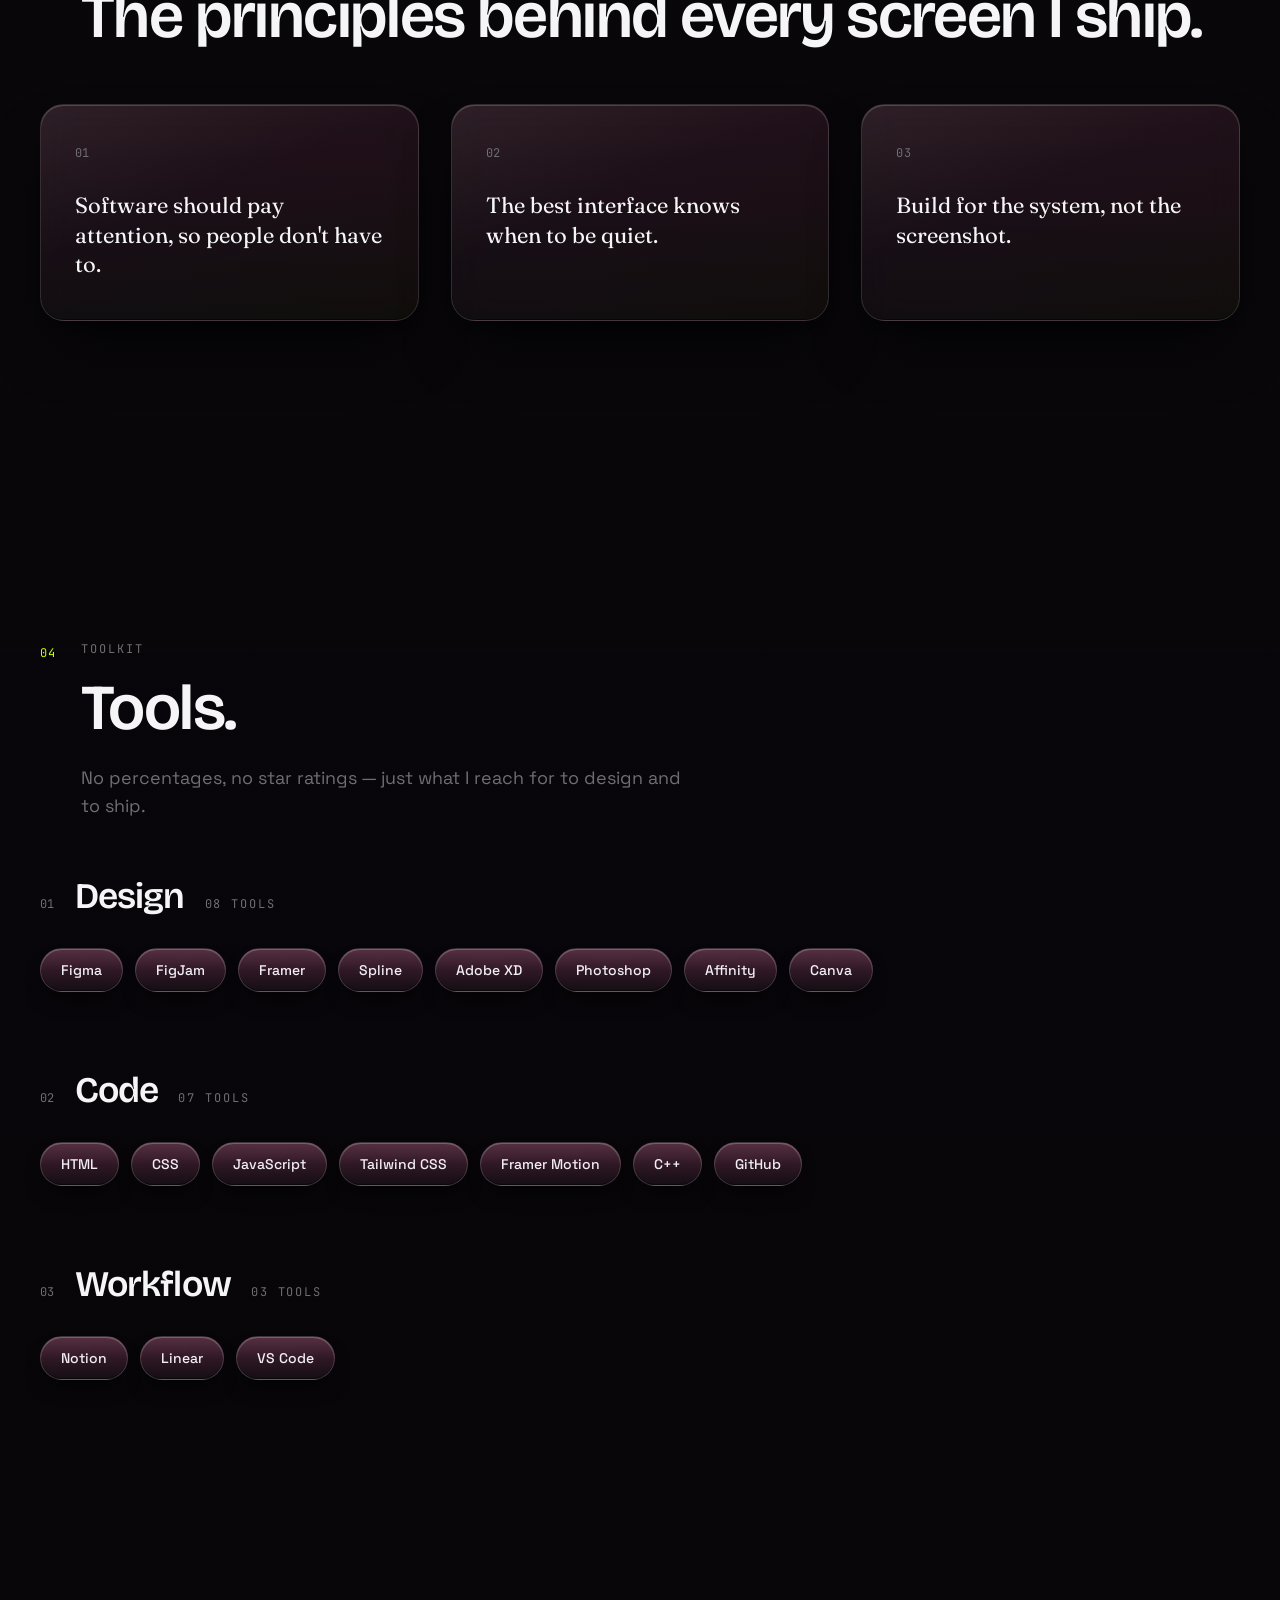
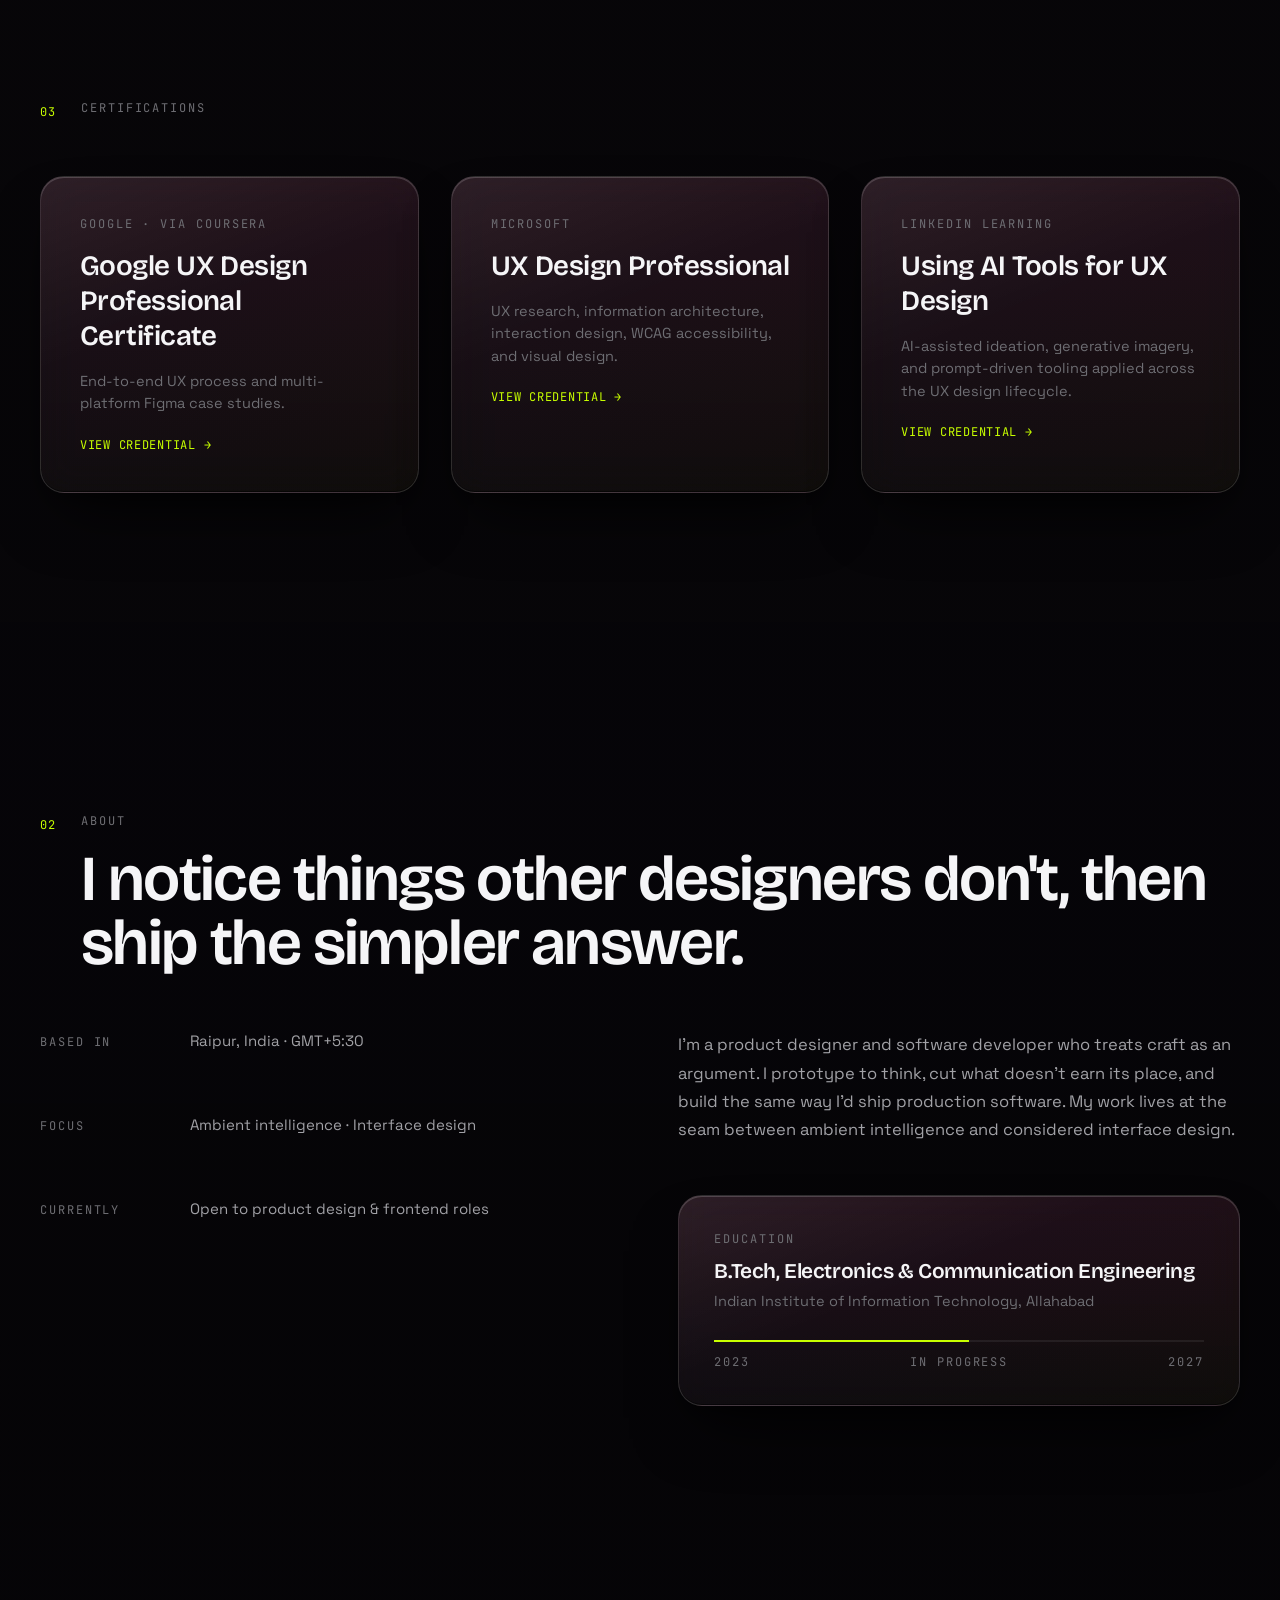
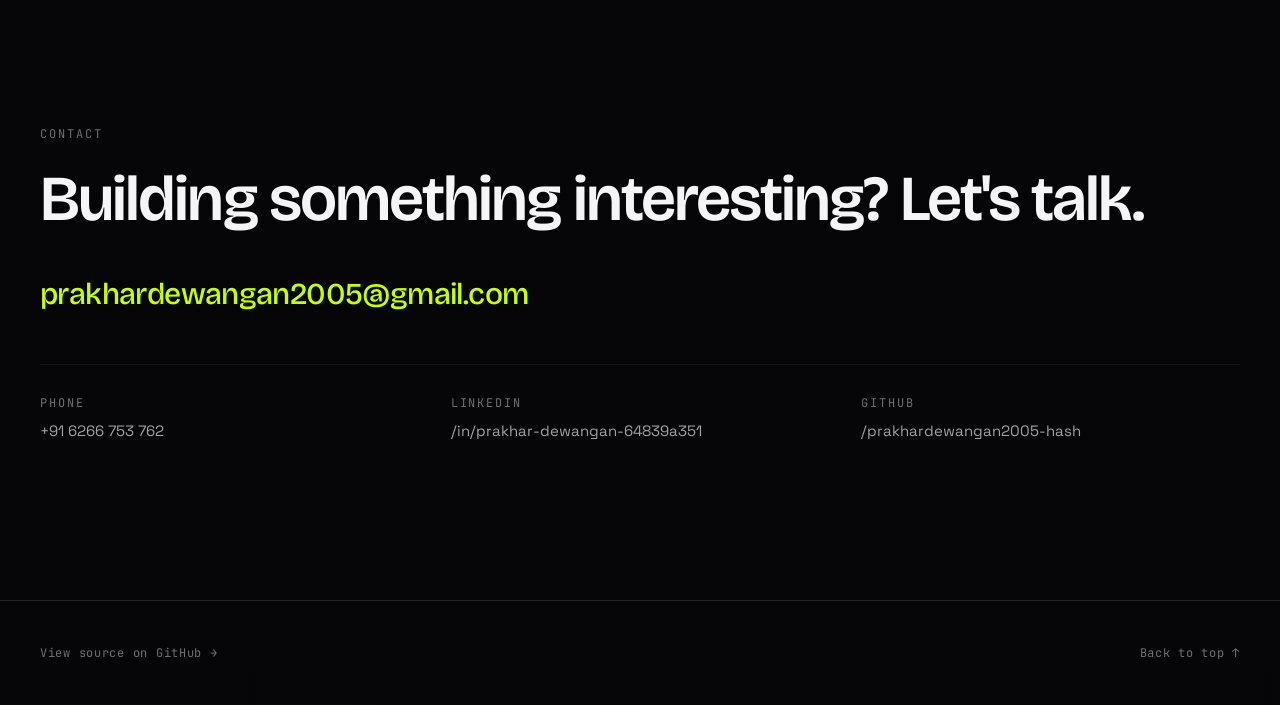
==== commit d14f7247: "Add NEXUM as product project 04, move NOCTERA to 05 NEXUM (nexum-olive-kappa.vercel.app) is an AI-wo" ====
--- a/product/index.html
+++ b/product/index.html
@@ -242,10 +242,31 @@
   .vis-noctera .tile .tv { font-size: 19px; font-weight: 600; color: #fff; margin-top: 12px; letter-spacing: -.02em; }
   .vis-noctera .tile .tl { font-size: 9.5px; color: #7c7c8a; margin-top: 3px; }
 
+  /* nexum */
+  .vis-nexum { background: #010101; display: grid; grid-template-columns: 1fr 34%; gap: 1px; }
+  .vis-nexum .worker { padding: 20px 18px; display: grid; align-content: start; }
+  .vis-nexum .wt { display: flex; align-items: baseline; justify-content: space-between; }
+  .vis-nexum .wt h5 { font-size: 17px; font-weight: 600; color: #fff; letter-spacing: -.01em; }
+  .vis-nexum .run { font-family: var(--font-mono); font-size: 8.5px; letter-spacing: .2em; color: rgba(255,255,255,.62); display: flex; align-items: center; gap: 6px; }
+  .vis-nexum .run::before { content: ""; width: 5px; height: 5px; border-radius: 50%; background: #fff; box-shadow: 0 0 9px rgba(255,255,255,.9); }
+  .vis-nexum .wd { font-size: 10.5px; line-height: 1.62; color: rgba(255,255,255,.5); margin-top: 10px; }
+  .vis-nexum .ledger { margin-top: 18px; border-top: 1px solid rgba(255,255,255,.12); }
+  .vis-nexum .lr { display: grid; grid-template-columns: 42px 1fr auto; align-items: center; gap: 12px; padding: 10px 0; border-bottom: 1px solid rgba(255,255,255,.08); }
+  .vis-nexum .lr .tm { font-family: var(--font-mono); font-size: 9px; color: rgba(255,255,255,.38); }
+  .vis-nexum .lr .ev { font-size: 10.5px; color: rgba(255,255,255,.82); }
+  .vis-nexum .lr .ct { font-family: var(--font-mono); font-size: 11px; color: #fff; }
+  .vis-nexum .mods { border-left: 1px solid rgba(255,255,255,.12); padding: 20px 16px; display: grid; align-content: start; gap: 8px; }
+  .vis-nexum .mods .m { font-size: 8.5px; letter-spacing: .2em; color: rgba(255,255,255,.4); margin-bottom: 6px; }
+  .vis-nexum .chip { border: 1px solid rgba(255,255,255,.14); border-radius: 8px; padding: 8px 10px; font-size: 10px; color: rgba(255,255,255,.6); display: flex; align-items: center; justify-content: space-between; }
+  .vis-nexum .chip.on { border-color: rgba(255,255,255,.55); color: #fff; background: rgba(255,255,255,.06); }
+  .vis-nexum .chip i { width: 4px; height: 4px; border-radius: 50%; background: rgba(255,255,255,.28); }
+  .vis-nexum .chip.on i { background: #fff; }
+
   @media (max-width: 900px) {
     .vis-helix h5 { font-size: 22px; }
     .vis-paris .about h5 { font-size: 15px; }
-    .vis-helix .rail, .vis-noctera .pipe { display: none; }
+    .vis-helix .rail, .vis-noctera .pipe, .vis-nexum .mods { display: none; }
+    .vis-nexum { grid-template-columns: 1fr; }
     .vis-pulse .stack { width: 70%; }
   }
 
@@ -364,7 +385,7 @@
         <div class="n">01</div>
         <div>
           <div class="label">Selected Work</div>
-          <h2 class="display-md">Four projects, one thesis.</h2>
+          <h2 class="display-md">Five projects, one thesis.</h2>
           <p class="body-lg intro">Ambient intelligence, real-time control, and human-centred product thinking — each shipped, each live, each measured.</p>
         </div>
       </div>
@@ -421,6 +442,39 @@
 
       <article class="surface work-card">
         <div class="wc-top"><span class="mono">04</span><span class="label">Product Designer — end to end · 2026</span></div>
+        <div class="wc-lead"><h3>NEXUM</h3><p class="body-lg">AI workers that own a job, not a prompt — each a scoped operator with its own permissions, escalation threshold, and replayable audit trail.</p></div>
+        <div class="wc-canvas">
+          <div class="vis vis-nexum">
+            <div class="worker">
+              <div class="wt"><h5>Intake Router</h5><span class="run">RUNNING</span></div>
+              <div class="wd">Reads every inbound request, classifies intent, and dispatches it to the worker that owns it — with a confidence score attached to each hop.</div>
+              <div class="ledger">
+                <div class="lr"><span class="tm">04:12</span><span class="ev">Invoice batch reconciled</span><span class="ct">1,284</span></div>
+                <div class="lr"><span class="tm">04:31</span><span class="ev">Vendor follow-ups sent</span><span class="ct">96</span></div>
+                <div class="lr"><span class="tm">05:02</span><span class="ev">Exceptions escalated</span><span class="ct">3</span></div>
+              </div>
+            </div>
+            <div class="mods">
+              <div class="m">MODULES</div>
+              <div class="chip on">Intake Router <i></i></div>
+              <div class="chip on">Ledger Sync <i></i></div>
+              <div class="chip on">Escalation Guard <i></i></div>
+              <div class="chip">Vendor Comms <i></i></div>
+              <div class="chip">Audit Trail <i></i></div>
+              <div class="chip">Shift Handoff <i></i></div>
+            </div>
+          </div>
+        </div>
+        <div class="heading-md wc-outcome">Monthly close: 9 days → 2 days</div>
+        <div class="mono">99.2% of actions accepted without edit · 42,500+ ops tasks handled daily · 40h reclaimed per team each week</div>
+        <div class="wc-foot">
+          <span class="mono">Figma · React · Motion · Tailwind</span>
+          <span class="links"><a href="https://nexum-olive-kappa.vercel.app/" target="_blank" rel="noopener">View live</a><a href="work/nexum.html">View Case Study</a></span>
+        </div>
+      </article>
+
+      <article class="surface work-card">
+        <div class="wc-top"><span class="mono">05</span><span class="label">Product Designer — end to end · 2026</span></div>
         <div class="wc-lead"><h3>NOCTERA</h3><p class="body-lg">A live console for real-time work — capture, route, and act on streaming signals from one luminous surface.</p></div>
         <div class="wc-canvas">
           <div class="vis vis-noctera">
